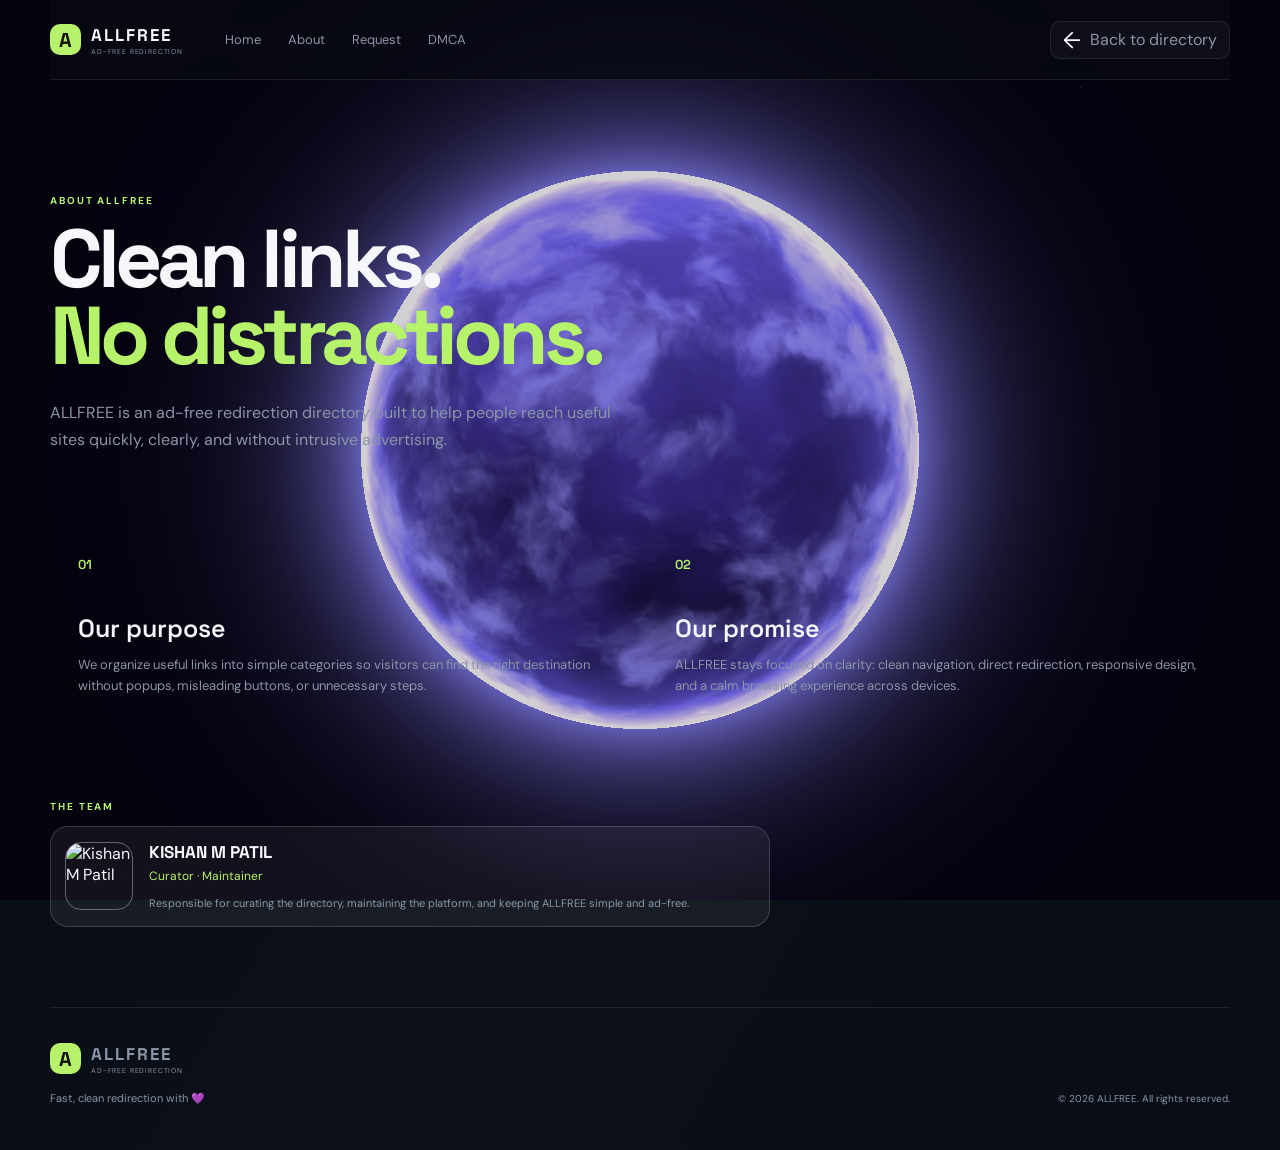
==== about.html @ c24c3cc1 "Add ALLFREE About subsite" ====
<!doctype html>
<html lang="en"><head><meta charset="UTF-8"/><meta name="viewport" content="width=device-width,initial-scale=1.0"/><meta name="description" content="About ALLFREE — ad-free redirection."/><title>About ALLFREE — Ad-Free Redirection</title><link rel="icon" href="favicon.svg" type="image/svg+xml"/><link rel="preconnect" href="https://fonts.googleapis.com"/><link rel="preconnect" href="https://fonts.gstatic.com" crossorigin/><link href="https://fonts.googleapis.com/css2?family=DM+Sans:wght@400;500;600;700&family=Space+Grotesk:wght@500;600;700&display=swap" rel="stylesheet"/><link rel="stylesheet" href="styles.css"/><link rel="stylesheet" href="glass.css"/><link rel="stylesheet" href="responsive.css"/></head>
<body><div class="mobile-energy-orb" aria-hidden="true"><canvas id="energyStars"></canvas><canvas id="energyShader"></canvas></div><header class="site-header shell"><a class="brand" href="index.html"><span class="brand-mark">A</span><span><strong>ALLFREE</strong><small>AD-FREE REDIRECTION</small></span></a><nav class="main-nav" aria-label="Main navigation"><a href="index.html">Home</a><a href="about.html" aria-current="page">About</a><a href="index.html#request">Request</a><a href="index.html#dmca">DMCA</a></nav><div class="header-actions"><a class="search-trigger" href="index.html"><span>←</span><span class="search-label">Back to directory</span></a><button class="menu-toggle" id="menuToggle" aria-label="Open menu">☰</button></div></header>
<main class="shell about-page"><section class="about-hero"><p class="eyebrow">ABOUT ALLFREE</p><h1>Clean links.<br/><em>No distractions.</em></h1><p>ALLFREE is an ad-free redirection directory built to help people reach useful sites quickly, clearly, and without intrusive advertising.</p></section><section class="about-grid"><article class="glass-card about-detail"><span class="about-number">01</span><h2>Our purpose</h2><p>We organize useful links into simple categories so visitors can find the right destination without popups, misleading buttons, or unnecessary steps.</p></article><article class="glass-card about-detail"><span class="about-number">02</span><h2>Our promise</h2><p>ALLFREE stays focused on clarity: clean navigation, direct redirection, responsive design, and a calm browsing experience across devices.</p></article></section><section class="team-section"><p class="eyebrow">THE TEAM</p><div class="team-member glass-card"><img src="https://aleropath.pages.dev/assets/kishan_patil_1783207176484-Dzjgoo0y.jpg" alt="Kishan M Patil"/><div><h3>KISHAN M PATIL</h3><p>Curator · Maintainer</p><span>Responsible for curating the directory, maintaining the platform, and keeping ALLFREE simple and ad-free.</span></div></div></section></main><footer class="shell footer"><div><a class="brand" href="index.html"><span class="brand-mark">A</span><span><strong>ALLFREE</strong><small>AD-FREE REDIRECTION</small></span></a><p>Fast, clean redirection with 💜</p></div><small>© 2026 ALLFREE. All rights reserved.</small></footer><script src="energy-orb.js"></script></body></html>
---- styles.css ----
:root{--bg:#080b12;--panel:#10151f;--panel-2:#151b27;--text:#f5f7fb;--muted:#8b95a8;--line:rgba(255,255,255,.09);--accent:#b6f36b;--accent-2:#9de95c;--shadow:0 20px 50px rgba(0,0,0,.25)}*{box-sizing:border-box}html{scroll-behavior:smooth}body{margin:0;background:var(--bg);color:var(--text);font-family:'DM Sans',sans-serif;min-width:320px;background-image:radial-gradient(circle at 50% 10%,rgba(71,101,143,.14),transparent 30%),linear-gradient(120deg,#080b12,#0b1019 52%,#090d15)}body.light{--bg:#f3f5ef;--panel:#fff;--panel-2:#edf1e8;--text:#11161d;--muted:#68717c;--line:rgba(10,18,25,.1);background:var(--bg)}a{color:inherit;text-decoration:none}.shell{width:min(1180px,calc(100% - 48px));margin:auto}.site-header{height:80px;display:flex;align-items:center;gap:42px;border-bottom:1px solid var(--line)}.brand{display:flex;align-items:center;gap:10px;white-space:nowrap}.brand-mark{width:31px;height:31px;display:grid;place-items:center;background:var(--accent);color:#111;border-radius:10px;font:700 20px 'Space Grotesk'}.brand strong{display:block;font:700 17px 'Space Grotesk';letter-spacing:.12em}.brand small{display:block;color:var(--muted);font-size:7px;letter-spacing:.12em;margin-top:1px}.main-nav{display:flex;gap:27px;color:var(--muted);font-size:13px}.main-nav a:hover,.footer-links a:hover{color:var(--accent)}.header-actions{margin-left:auto;display:flex;align-items:center;gap:10px}.search-trigger,.region,.theme-toggle,.menu-toggle,.mobile-filter button{border:1px solid var(--line);background:rgba(255,255,255,.035);color:var(--text);border-radius:10px;height:38px;padding:0 12px;cursor:pointer}.search-trigger{display:flex;align-items:center;gap:9px;color:var(--muted)}.search-trigger span:first-child{font-size:23px;color:var(--text)}kbd{font-size:10px;background:var(--line);padding:3px 6px;border-radius:4px}.region{font-size:12px}.theme-toggle{font-size:19px}.menu-toggle{display:none;font-size:18px}.hero{text-align:center;padding:82px 0 72px;position:relative}.hero-art{height:80px;position:relative;width:120px;margin:0 auto 21px}.planet{position:absolute;inset:14px 33px;width:54px;height:54px;border-radius:50%;display:grid;place-items:center;font:700 28px 'Space Grotesk';color:#17220c;background:linear-gradient(135deg,#d9ff9d,#86d247);box-shadow:0 0 50px rgba(182,243,107,.25)}.orbit{position:absolute;border:1px solid rgba(182,243,107,.4);width:106px;height:36px;border-radius:50%;top:25px;left:7px;transform:rotate(-24deg)}.orbit-b{transform:rotate(55deg);border-color:rgba(255,255,255,.22)}.eyebrow{color:var(--accent);font-size:10px;letter-spacing:.19em;font-weight:700;margin:0 0 13px}.hero h1{font:700 clamp(45px,7vw,80px)/.94 'Space Grotesk';letter-spacing:-.06em;margin:0}.hero h1 em{color:var(--accent);font-style:normal}.hero-copy{color:var(--muted);font-size:14px;margin:23px auto 31px}.hero-copy span{color:var(--text)}.stats{display:flex;justify-content:center;gap:47px}.stats div{display:flex;align-items:baseline;gap:7px}.stats strong{font:600 21px 'Space Grotesk'}.stats span{color:var(--muted);font-size:9px;letter-spacing:.13em}.directory-layout{display:grid;grid-template-columns:205px 1fr;gap:48px;padding-bottom:90px}.sidebar{border-right:1px solid var(--line);padding-right:25px}.side-label{color:var(--muted);font-size:10px;letter-spacing:.17em;margin:2px 0 14px}.category{display:flex;justify-content:space-between;color:var(--muted);font-size:13px;padding:10px 11px;border-radius:8px;margin:2px 0}.category b{font-size:11px;font-weight:400}.category:hover,.category.active{background:var(--panel-2);color:var(--text)}.category.active{color:var(--accent)}.join{margin-top:40px}.social{display:block;color:var(--muted);font-size:12px;padding:8px 0}.social:hover{color:var(--accent)}.section{margin-bottom:45px;scroll-margin-top:90px}.section-head{display:flex;justify-content:space-between;align-items:end;margin-bottom:18px}.section h2{font:600 24px 'Space Grotesk';margin:0}.section h2 span{color:var(--muted);font:400 12px 'DM Sans';margin-left:7px}.section-desc{color:var(--muted);font-size:12px;margin:5px 0 0}.section-head:after{content:'VIEW ALL  →';color:var(--muted);font-size:9px;letter-spacing:.14em}.cards{display:grid;grid-template-columns:repeat(3,1fr);gap:10px}.card{position:relative;background:linear-gradient(135deg,var(--panel),rgba(16,21,31,.72));border:1px solid var(--line);border-radius:11px;padding:15px 14px;min-height:77px;transition:.2s;box-shadow:var(--shadow)}.card:hover{transform:translateY(-3px);border-color:rgba(182,243,107,.4)}.card-name{display:block;font-weight:600;font-size:14px;margin-bottom:7px}.card-url{color:var(--muted);font-size:11px;white-space:nowrap;overflow:hidden;text-overflow:ellipsis;display:block;padding-right:10px}.badge{position:absolute;right:10px;top:10px;font-size:8px;color:var(--accent);letter-spacing:.05em}.mobile-filter{display:none}.footer{border-top:1px solid var(--line);padding:35px 0 45px;display:flex;align-items:end;justify-content:space-between;color:var(--muted);font-size:11px}.footer p{margin:16px 0 0}.footer-links{display:flex;gap:20px}.footer>small{font-size:10px}.search-modal{position:fixed;inset:0;background:rgba(3,6,10,.75);backdrop-filter:blur(10px);display:none;place-items:start center;padding-top:15vh;z-index:10}.search-modal.open{display:grid}.search-box{width:min(560px,calc(100% - 32px));background:var(--panel);border:1px solid var(--line);border-radius:16px;padding:28px;position:relative;box-shadow:0 30px 90px #000}.search-box label{display:block;font:600 18px 'Space Grotesk';margin-bottom:14px}.search-box input{width:100%;background:var(--panel-2);border:1px solid var(--line);border-radius:8px;padding:14px;color:var(--text);font:inherit;outline:none}.close{position:absolute;right:15px;top:12px;background:none;border:0;color:var(--muted);font-size:25px;cursor:pointer}.result{padding:12px 3px;border-bottom:1px solid var(--line);font-size:13px}.result small{display:block;color:var(--muted);font-size:10px;margin-top:4px}
@media(max-width:850px){.site-header{gap:14px}.main-nav{display:none}.menu-toggle{display:block}.region span{display:none}.directory-layout{grid-template-columns:1fr;gap:18px}.sidebar{display:none}.sidebar.open{display:block;border:0;padding:15px;background:var(--panel);border-radius:12px}.mobile-filter{display:flex;gap:8px;margin-bottom:22px}.mobile-filter button{height:40px}.content{min-width:0}.cards{grid-template-columns:repeat(2,1fr)}}@media(max-width:560px){.shell{width:min(100% - 28px,1180px)}.site-header{height:68px}.brand small{font-size:6px}.search-label,kbd{display:none}.search-trigger{padding:0 10px}.hero{padding:61px 0 54px}.hero h1{font-size:50px}.hero-copy{font-size:13px;line-height:1.5;padding:0 16px}.stats{gap:20px}.stats div{display:block}.stats strong{display:block;font-size:19px}.stats span{font-size:8px}.section{margin-bottom:36px}.section h2{font-size:20px}.section-head:after{font-size:8px}.cards{grid-template-columns:1fr 1fr;gap:8px}.card{min-height:74px;padding:13px 11px}.card-name{font-size:13px}.card-url{font-size:10px}.footer{display:block}.footer-links{margin:25px 0}.footer>small{display:block}.region{display:none}}
.desktop-override-grid{display:none}.mobile-energy-orb{display:block;position:fixed;inset:0;z-index:-1;background:#05030e;overflow:hidden;pointer-events:none}.mobile-energy-orb canvas{position:absolute;inset:0;width:100%;height:100%;display:block}.mobile-energy-orb #energyShader{opacity:.82;filter:brightness(1.05)}
@media(max-width:560px){.mobile-energy-orb{display:block;position:fixed;inset:0;z-index:-1;background:#05030e;overflow:hidden;pointer-events:none}.mobile-energy-orb canvas{position:absolute;inset:0;width:100%;height:100%;display:block}.mobile-energy-orb #energyShader{opacity:.82;filter:brightness(1.05)}body{background:transparent}.site-header,.hero,.directory-layout,.footer{position:relative}.card{background:rgba(255,255,255,.05);backdrop-filter:blur(10px);-webkit-backdrop-filter:blur(10px);border-radius:20px;border:1px solid rgba(255,255,255,.3);box-shadow:0 8px 32px rgba(0,0,0,.1),inset 0 1px 0 rgba(255,255,255,.5),inset 0 -1px 0 rgba(255,255,255,.1);overflow:hidden}.card::before{content:'';position:absolute;top:0;left:0;right:0;height:1px;background:linear-gradient(90deg,transparent,rgba(255,255,255,.8),transparent)}.card::after{content:'';position:absolute;top:0;left:0;width:1px;height:100%;background:linear-gradient(180deg,rgba(255,255,255,.8),transparent,rgba(255,255,255,.3))}}
@media(max-width:560px){.card{background:linear-gradient(135deg,var(--panel),rgba(16,21,31,.72));backdrop-filter:none;-webkit-backdrop-filter:none;border-radius:11px;border:1px solid var(--line);box-shadow:var(--shadow)}.card::before,.card::after{content:none}}
---- glass.css ----
/* Liquid-glass treatment for every directory link card. */
.card{background:rgba(255,255,255,.05);backdrop-filter:blur(10px);-webkit-backdrop-filter:blur(10px);border-radius:20px;border:1px solid rgba(255,255,255,.3);box-shadow:0 8px 32px rgba(0,0,0,.1),inset 0 1px 0 rgba(255,255,255,.5),inset 0 -1px 0 rgba(255,255,255,.1),inset 0 0 0 rgba(255,255,255,0);position:relative;overflow:hidden}
.card::before{content:'';position:absolute;top:0;left:0;right:0;height:1px;background:linear-gradient(90deg,transparent,rgba(255,255,255,.8),transparent)}
.card::after{content:'';position:absolute;top:0;left:0;width:1px;height:100%;background:linear-gradient(180deg,rgba(255,255,255,.8),transparent,rgba(255,255,255,.3))}
.site-icon{display:none;width:22px;height:22px;object-fit:contain;border-radius:6px;background:rgba(255,255,255,.12);padding:3px;flex:none}.site-icon.loaded{display:block}.card-copy{min-width:0}.card:has(.site-icon.loaded){flex-direction:row;align-items:center;gap:10px}.card:has(.site-icon.loaded) .card-url{padding-right:22px}
@media(max-width:560px){.site-icon{width:30px;height:30px;border-radius:8px;padding:5px}.card:has(.site-icon.loaded){gap:12px}}
---- responsive.css ----
/* Responsive/app-like polish. */
.site-header{position:sticky;top:0;z-index:6;background:rgba(8,11,18,.72);backdrop-filter:blur(18px);-webkit-backdrop-filter:blur(18px)}
.hero,.directory-layout,.footer{isolation:isolate}
.card{min-height:86px;display:flex;flex-direction:column;justify-content:center}
.about-page{padding:84px 0 70px}.about-hero{max-width:720px;padding:30px 0 55px}.about-hero h1{font:700 clamp(48px,7vw,82px)/.94 'Space Grotesk';letter-spacing:-.06em;margin:0}.about-hero h1 em{color:var(--accent);font-style:normal}.about-hero>p:last-child{max-width:570px;color:var(--muted);font-size:16px;line-height:1.7;margin-top:25px}.about-grid{display:grid;grid-template-columns:repeat(2,1fr);gap:14px}.glass-card{position:relative;overflow:hidden}.about-detail{padding:28px;min-height:210px}.about-number{color:var(--accent);font:600 13px 'Space Grotesk'}.about-detail h2{font:600 25px 'Space Grotesk';margin:38px 0 10px}.about-detail p{color:var(--muted);line-height:1.65;font-size:13px;margin:0}.team-section{padding:65px 0 10px;max-width:720px}.team-member{display:flex;align-items:center;gap:18px;padding:18px}.team-member img{width:88px;height:88px;border-radius:20px;object-fit:cover;border:1px solid rgba(255,255,255,.35)}.team-member h3{font:700 19px 'Space Grotesk';margin:0 0 5px}.team-member p{color:var(--accent);font-size:12px;margin:0 0 8px}.team-member span{color:var(--muted);font-size:12px;line-height:1.5}
.about-modal{position:fixed;inset:0;z-index:20;display:none;place-items:center;padding:20px;background:rgba(1,5,10,.78);backdrop-filter:blur(18px);-webkit-backdrop-filter:blur(18px)}.about-modal.open{display:grid}.about-card{width:min(560px,100%);position:relative;padding:38px;border:1px solid rgba(255,255,255,.24);border-radius:28px;background:rgba(14,22,31,.78);box-shadow:0 30px 100px rgba(0,0,0,.5)}.about-card h2{font:700 clamp(32px,5vw,54px)/.98 'Space Grotesk';letter-spacing:-.05em;margin:0}.about-card h2 em{color:var(--accent);font-style:normal}.about-intro{max-width:420px;color:var(--muted);line-height:1.6;font-size:14px;margin:20px 0 28px}.team-label{color:var(--muted);font-size:10px;letter-spacing:.18em;margin-bottom:12px}.team-member{display:flex;align-items:center;gap:16px;padding:14px;border:1px solid rgba(255,255,255,.16);border-radius:18px;background:rgba(255,255,255,.06)}.team-member img{width:68px;height:68px;border-radius:16px;object-fit:cover;border:1px solid rgba(255,255,255,.35)}.team-member h3{font:700 17px 'Space Grotesk';margin:0 0 5px}.team-member p{color:var(--accent);font-size:12px;margin:0 0 7px}.team-member span{color:var(--muted);font-size:11px}.about-card .close{right:18px;top:14px}
@media(max-width:850px){.shell{width:min(100% - 32px,720px)}.site-header{height:72px}.hero{padding:56px 0 48px}.directory-layout{padding-bottom:56px}.section{scroll-margin-top:88px}.category{min-height:44px;align-items:center}.social{min-height:42px;display:flex;align-items:center}.mobile-filter{position:sticky;top:72px;z-index:4;padding:8px 0;background:rgba(8,11,18,.55);backdrop-filter:blur(14px);-webkit-backdrop-filter:blur(14px)}.mobile-filter button{flex:1;font-weight:600}.cards{grid-template-columns:repeat(2,minmax(0,1fr))}}
@media(max-width:560px){.shell{width:calc(100% - 24px)}.site-header{height:64px}.hero{padding:46px 0 42px}.hero-art{transform:scale(.86);margin-bottom:12px}.hero h1{font-size:clamp(43px,14vw,58px)}.hero-copy{max-width:330px}.stats{gap:16px}.stats strong{font-size:18px}.directory-layout{padding-bottom:42px}.section-head{margin-bottom:14px}.section-head:after{display:none}.section h2{font-size:21px}.section-desc{font-size:11px}.cards{grid-template-columns:1fr;gap:10px}.card{min-height:74px;padding:15px 14px;border-radius:18px}.card-name{font-size:14px}.card-url{font-size:11px}.footer{padding:28px 0 36px}.footer-links{gap:16px;flex-wrap:wrap}.main-nav.mobile-open{top:64px}.search-modal{padding-top:10vh}.search-box{padding:24px 18px;border-radius:20px}}
@media(max-width:560px){.about-page{padding:52px 0 40px}.about-hero{padding:15px 0 38px}.about-hero h1{font-size:50px}.about-hero>p:last-child{font-size:14px}.about-grid{grid-template-columns:1fr}.about-detail{min-height:0;padding:23px}.about-detail h2{margin-top:28px}.team-section{padding-top:44px}.team-member{align-items:flex-start}.team-member img{width:70px;height:70px;border-radius:16px}}
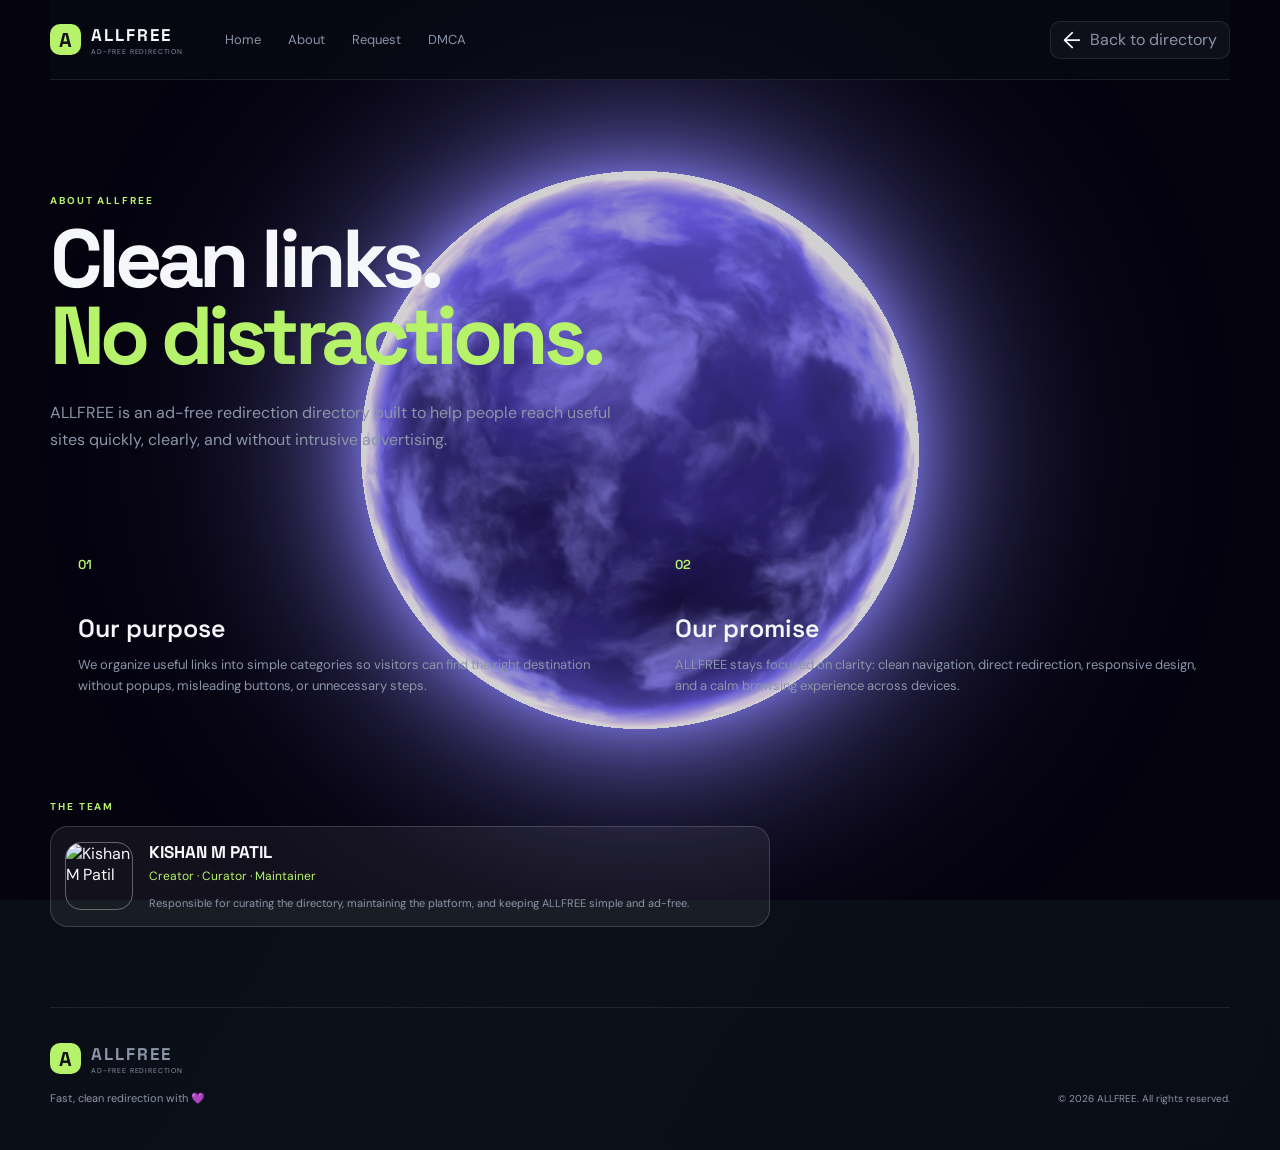
==== commit fd264ab0: "Correct creator role wording" ====
--- a/about.html
+++ b/about.html
@@ -1,4 +1,5 @@
 <!doctype html>
 <html lang="en"><head><meta charset="UTF-8"/><meta name="viewport" content="width=device-width,initial-scale=1.0"/><meta name="description" content="About ALLFREE — ad-free redirection."/><title>About ALLFREE — Ad-Free Redirection</title><link rel="icon" href="favicon.svg" type="image/svg+xml"/><link rel="preconnect" href="https://fonts.googleapis.com"/><link rel="preconnect" href="https://fonts.gstatic.com" crossorigin/><link href="https://fonts.googleapis.com/css2?family=DM+Sans:wght@400;500;600;700&family=Space+Grotesk:wght@500;600;700&display=swap" rel="stylesheet"/><link rel="stylesheet" href="styles.css"/><link rel="stylesheet" href="glass.css"/><link rel="stylesheet" href="responsive.css"/></head>
 <body><div class="mobile-energy-orb" aria-hidden="true"><canvas id="energyStars"></canvas><canvas id="energyShader"></canvas></div><header class="site-header shell"><a class="brand" href="index.html"><span class="brand-mark">A</span><span><strong>ALLFREE</strong><small>AD-FREE REDIRECTION</small></span></a><nav class="main-nav" aria-label="Main navigation"><a href="index.html">Home</a><a href="about.html" aria-current="page">About</a><a href="index.html#request">Request</a><a href="index.html#dmca">DMCA</a></nav><div class="header-actions"><a class="search-trigger" href="index.html"><span>←</span><span class="search-label">Back to directory</span></a><button class="menu-toggle" id="menuToggle" aria-label="Open menu">☰</button></div></header>
-<main class="shell about-page"><section class="about-hero"><p class="eyebrow">ABOUT ALLFREE</p><h1>Clean links.<br/><em>No distractions.</em></h1><p>ALLFREE is an ad-free redirection directory built to help people reach useful sites quickly, clearly, and without intrusive advertising.</p></section><section class="about-grid"><article class="glass-card about-detail"><span class="about-number">01</span><h2>Our purpose</h2><p>We organize useful links into simple categories so visitors can find the right destination without popups, misleading buttons, or unnecessary steps.</p></article><article class="glass-card about-detail"><span class="about-number">02</span><h2>Our promise</h2><p>ALLFREE stays focused on clarity: clean navigation, direct redirection, responsive design, and a calm browsing experience across devices.</p></article></section><section class="team-section"><p class="eyebrow">THE TEAM</p><div class="team-member glass-card"><img src="https://aleropath.pages.dev/assets/kishan_patil_1783207176484-Dzjgoo0y.jpg" alt="Kishan M Patil"/><div><h3>KISHAN M PATIL</h3><p>Curator · Maintainer</p><span>Responsible for curating the directory, maintaining the platform, and keeping ALLFREE simple and ad-free.</span></div></div></section></main><footer class="shell footer"><div><a class="brand" href="index.html"><span class="brand-mark">A</span><span><strong>ALLFREE</strong><small>AD-FREE REDIRECTION</small></span></a><p>Fast, clean redirection with 💜</p></div><small>© 2026 ALLFREE. All rights reserved.</small></footer><script src="energy-orb.js"></script></body></html>
+<main class="shell about-page"><section class="about-hero"><p class="eyebrow">ABOUT ALLFREE</p><h1>Clean links.<br/><em>No distractions.</em></h1><p>ALLFREE is an ad-free redirection directory built to help people reach useful sites quickly, clearly, and without intrusive advertising.</p></section><section class="about-grid"><article class="glass-card about-detail"><span class="about-number">01</span><h2>Our purpose</h2><p>We organize useful links into simple categories so visitors can find the right destination without popups, misleading buttons, or unnecessary steps.</p></article><article class="glass-card about-detail"><span class="about-number">02</span><h2>Our promise</h2><p>ALLFREE stays focused on clarity: clean navigation, direct redirection, responsive design, and a calm browsing experience across devices.</p></article></section><section class="team-section"><p class="eyebrow">THE TEAM</p><div class="team-member glass-card"><img src="https://aleropath.pages.dev/assets/kishan_patil_1783207176484-Dzjgoo0y.jpg" alt="Kishan M Patil"/><div><h3>KISHAN M PATIL</h3><p>Creator · Curator · Maintainer</p><span>Responsible for curating the directory, maintaining the platform, and keeping ALLFREE simple and ad-free.</span></div></div></section></main><footer class="shell footer"><div><a class="brand" href="index.html"><span class="brand-mark">A</span><span><strong>ALLFREE</strong><small>AD-FREE REDIRECTION</small></span></a><p>Fast, clean redirection with 💜</p></div><small>© 2026 ALLFREE. All rights reserved.</small></footer><script src="energy-orb.js"></script></body></html>
+
--- a/responsive.css
+++ b/responsive.css
@@ -1,9 +1,11 @@
 /* Responsive/app-like polish. */
+html,body{overflow-x:hidden}.card-copy,.section-head,.hero-copy{min-width:0;overflow-wrap:anywhere}.card-url{max-width:100%}
 .site-header{position:sticky;top:0;z-index:6;background:rgba(8,11,18,.72);backdrop-filter:blur(18px);-webkit-backdrop-filter:blur(18px)}
 .hero,.directory-layout,.footer{isolation:isolate}
 .card{min-height:86px;display:flex;flex-direction:column;justify-content:center}
 .about-page{padding:84px 0 70px}.about-hero{max-width:720px;padding:30px 0 55px}.about-hero h1{font:700 clamp(48px,7vw,82px)/.94 'Space Grotesk';letter-spacing:-.06em;margin:0}.about-hero h1 em{color:var(--accent);font-style:normal}.about-hero>p:last-child{max-width:570px;color:var(--muted);font-size:16px;line-height:1.7;margin-top:25px}.about-grid{display:grid;grid-template-columns:repeat(2,1fr);gap:14px}.glass-card{position:relative;overflow:hidden}.about-detail{padding:28px;min-height:210px}.about-number{color:var(--accent);font:600 13px 'Space Grotesk'}.about-detail h2{font:600 25px 'Space Grotesk';margin:38px 0 10px}.about-detail p{color:var(--muted);line-height:1.65;font-size:13px;margin:0}.team-section{padding:65px 0 10px;max-width:720px}.team-member{display:flex;align-items:center;gap:18px;padding:18px}.team-member img{width:88px;height:88px;border-radius:20px;object-fit:cover;border:1px solid rgba(255,255,255,.35)}.team-member h3{font:700 19px 'Space Grotesk';margin:0 0 5px}.team-member p{color:var(--accent);font-size:12px;margin:0 0 8px}.team-member span{color:var(--muted);font-size:12px;line-height:1.5}
 .about-modal{position:fixed;inset:0;z-index:20;display:none;place-items:center;padding:20px;background:rgba(1,5,10,.78);backdrop-filter:blur(18px);-webkit-backdrop-filter:blur(18px)}.about-modal.open{display:grid}.about-card{width:min(560px,100%);position:relative;padding:38px;border:1px solid rgba(255,255,255,.24);border-radius:28px;background:rgba(14,22,31,.78);box-shadow:0 30px 100px rgba(0,0,0,.5)}.about-card h2{font:700 clamp(32px,5vw,54px)/.98 'Space Grotesk';letter-spacing:-.05em;margin:0}.about-card h2 em{color:var(--accent);font-style:normal}.about-intro{max-width:420px;color:var(--muted);line-height:1.6;font-size:14px;margin:20px 0 28px}.team-label{color:var(--muted);font-size:10px;letter-spacing:.18em;margin-bottom:12px}.team-member{display:flex;align-items:center;gap:16px;padding:14px;border:1px solid rgba(255,255,255,.16);border-radius:18px;background:rgba(255,255,255,.06)}.team-member img{width:68px;height:68px;border-radius:16px;object-fit:cover;border:1px solid rgba(255,255,255,.35)}.team-member h3{font:700 17px 'Space Grotesk';margin:0 0 5px}.team-member p{color:var(--accent);font-size:12px;margin:0 0 7px}.team-member span{color:var(--muted);font-size:11px}.about-card .close{right:18px;top:14px}
 @media(max-width:850px){.shell{width:min(100% - 32px,720px)}.site-header{height:72px}.hero{padding:56px 0 48px}.directory-layout{padding-bottom:56px}.section{scroll-margin-top:88px}.category{min-height:44px;align-items:center}.social{min-height:42px;display:flex;align-items:center}.mobile-filter{position:sticky;top:72px;z-index:4;padding:8px 0;background:rgba(8,11,18,.55);backdrop-filter:blur(14px);-webkit-backdrop-filter:blur(14px)}.mobile-filter button{flex:1;font-weight:600}.cards{grid-template-columns:repeat(2,minmax(0,1fr))}}
-@media(max-width:560px){.shell{width:calc(100% - 24px)}.site-header{height:64px}.hero{padding:46px 0 42px}.hero-art{transform:scale(.86);margin-bottom:12px}.hero h1{font-size:clamp(43px,14vw,58px)}.hero-copy{max-width:330px}.stats{gap:16px}.stats strong{font-size:18px}.directory-layout{padding-bottom:42px}.section-head{margin-bottom:14px}.section-head:after{display:none}.section h2{font-size:21px}.section-desc{font-size:11px}.cards{grid-template-columns:1fr;gap:10px}.card{min-height:74px;padding:15px 14px;border-radius:18px}.card-name{font-size:14px}.card-url{font-size:11px}.footer{padding:28px 0 36px}.footer-links{gap:16px;flex-wrap:wrap}.main-nav.mobile-open{top:64px}.search-modal{padding-top:10vh}.search-box{padding:24px 18px;border-radius:20px}}
+@media(max-width:560px){.shell{width:calc(100% - 24px)}.site-header{height:64px;gap:8px}.brand{gap:8px}.brand strong{font-size:15px}.header-actions{gap:6px}.search-trigger,.menu-toggle{height:40px;padding:0 10px}.hero{padding:46px 0 42px}.hero-art{transform:scale(.86);margin-bottom:12px}.hero h1{font-size:clamp(43px,14vw,58px)}.hero-copy{max-width:330px}.stats{gap:16px}.stats strong{font-size:18px}.directory-layout{padding-bottom:42px}.section-head{margin-bottom:14px}.section-head:after{display:none}.section h2{font-size:21px}.section-desc{font-size:11px}.cards{grid-template-columns:1fr;gap:10px}.card{min-height:74px;padding:15px 14px;border-radius:18px}.card-name{font-size:14px;white-space:normal}.card-url{font-size:11px}.footer{padding:28px 0 36px}.footer-links{gap:16px;flex-wrap:wrap}.main-nav.mobile-open{top:64px;left:12px;right:12px}.main-nav.mobile-open a{min-height:46px;display:flex;align-items:center}.search-modal{padding-top:10vh}.search-box{padding:24px 18px;border-radius:20px}.about-page{padding-top:42px}.about-hero h1{font-size:clamp(42px,13vw,54px)}.about-hero>p:last-child{font-size:13px;line-height:1.6}.about-grid{gap:10px}.team-member{gap:12px;padding:14px}.team-member img{width:64px;height:64px}.team-member h3{font-size:15px}.team-member span{font-size:11px}}
 @media(max-width:560px){.about-page{padding:52px 0 40px}.about-hero{padding:15px 0 38px}.about-hero h1{font-size:50px}.about-hero>p:last-child{font-size:14px}.about-grid{grid-template-columns:1fr}.about-detail{min-height:0;padding:23px}.about-detail h2{margin-top:28px}.team-section{padding-top:44px}.team-member{align-items:flex-start}.team-member img{width:70px;height:70px;border-radius:16px}}
+
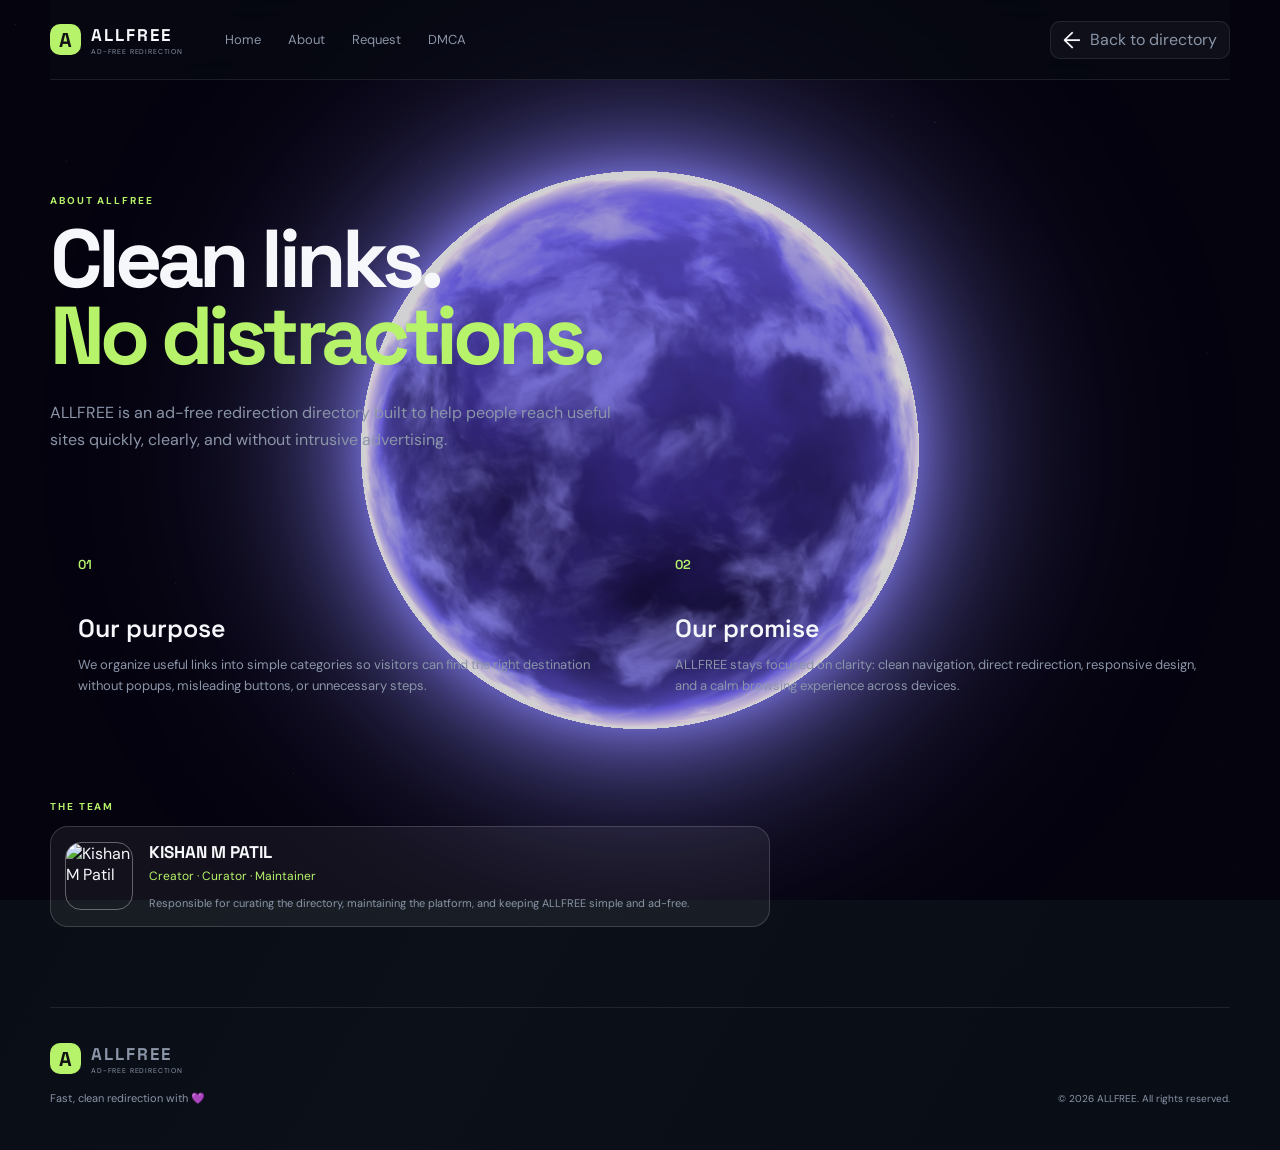
==== commit 0b9af249: "Link About page to Request subpage" ====
--- a/about.html
+++ b/about.html
@@ -1,5 +1,5 @@
 <!doctype html>
 <html lang="en"><head><meta charset="UTF-8"/><meta name="viewport" content="width=device-width,initial-scale=1.0"/><meta name="description" content="About ALLFREE — ad-free redirection."/><title>About ALLFREE — Ad-Free Redirection</title><link rel="icon" href="favicon.svg" type="image/svg+xml"/><link rel="preconnect" href="https://fonts.googleapis.com"/><link rel="preconnect" href="https://fonts.gstatic.com" crossorigin/><link href="https://fonts.googleapis.com/css2?family=DM+Sans:wght@400;500;600;700&family=Space+Grotesk:wght@500;600;700&display=swap" rel="stylesheet"/><link rel="stylesheet" href="styles.css"/><link rel="stylesheet" href="glass.css"/><link rel="stylesheet" href="responsive.css"/></head>
-<body><div class="mobile-energy-orb" aria-hidden="true"><canvas id="energyStars"></canvas><canvas id="energyShader"></canvas></div><header class="site-header shell"><a class="brand" href="index.html"><span class="brand-mark">A</span><span><strong>ALLFREE</strong><small>AD-FREE REDIRECTION</small></span></a><nav class="main-nav" aria-label="Main navigation"><a href="index.html">Home</a><a href="about.html" aria-current="page">About</a><a href="index.html#request">Request</a><a href="index.html#dmca">DMCA</a></nav><div class="header-actions"><a class="search-trigger" href="index.html"><span>←</span><span class="search-label">Back to directory</span></a><button class="menu-toggle" id="menuToggle" aria-label="Open menu">☰</button></div></header>
+<body><div class="mobile-energy-orb" aria-hidden="true"><canvas id="energyStars"></canvas><canvas id="energyShader"></canvas></div><header class="site-header shell"><a class="brand" href="index.html"><span class="brand-mark">A</span><span><strong>ALLFREE</strong><small>AD-FREE REDIRECTION</small></span></a><nav class="main-nav" aria-label="Main navigation"><a href="index.html">Home</a><a href="about.html" aria-current="page">About</a><a href="request.html">Request</a><a href="index.html#dmca">DMCA</a></nav><div class="header-actions"><a class="search-trigger" href="index.html"><span>←</span><span class="search-label">Back to directory</span></a><button class="menu-toggle" id="menuToggle" aria-label="Open menu">☰</button></div></header>
 <main class="shell about-page"><section class="about-hero"><p class="eyebrow">ABOUT ALLFREE</p><h1>Clean links.<br/><em>No distractions.</em></h1><p>ALLFREE is an ad-free redirection directory built to help people reach useful sites quickly, clearly, and without intrusive advertising.</p></section><section class="about-grid"><article class="glass-card about-detail"><span class="about-number">01</span><h2>Our purpose</h2><p>We organize useful links into simple categories so visitors can find the right destination without popups, misleading buttons, or unnecessary steps.</p></article><article class="glass-card about-detail"><span class="about-number">02</span><h2>Our promise</h2><p>ALLFREE stays focused on clarity: clean navigation, direct redirection, responsive design, and a calm browsing experience across devices.</p></article></section><section class="team-section"><p class="eyebrow">THE TEAM</p><div class="team-member glass-card"><img src="https://aleropath.pages.dev/assets/kishan_patil_1783207176484-Dzjgoo0y.jpg" alt="Kishan M Patil"/><div><h3>KISHAN M PATIL</h3><p>Creator · Curator · Maintainer</p><span>Responsible for curating the directory, maintaining the platform, and keeping ALLFREE simple and ad-free.</span></div></div></section></main><footer class="shell footer"><div><a class="brand" href="index.html"><span class="brand-mark">A</span><span><strong>ALLFREE</strong><small>AD-FREE REDIRECTION</small></span></a><p>Fast, clean redirection with 💜</p></div><small>© 2026 ALLFREE. All rights reserved.</small></footer><script src="energy-orb.js"></script></body></html>
 
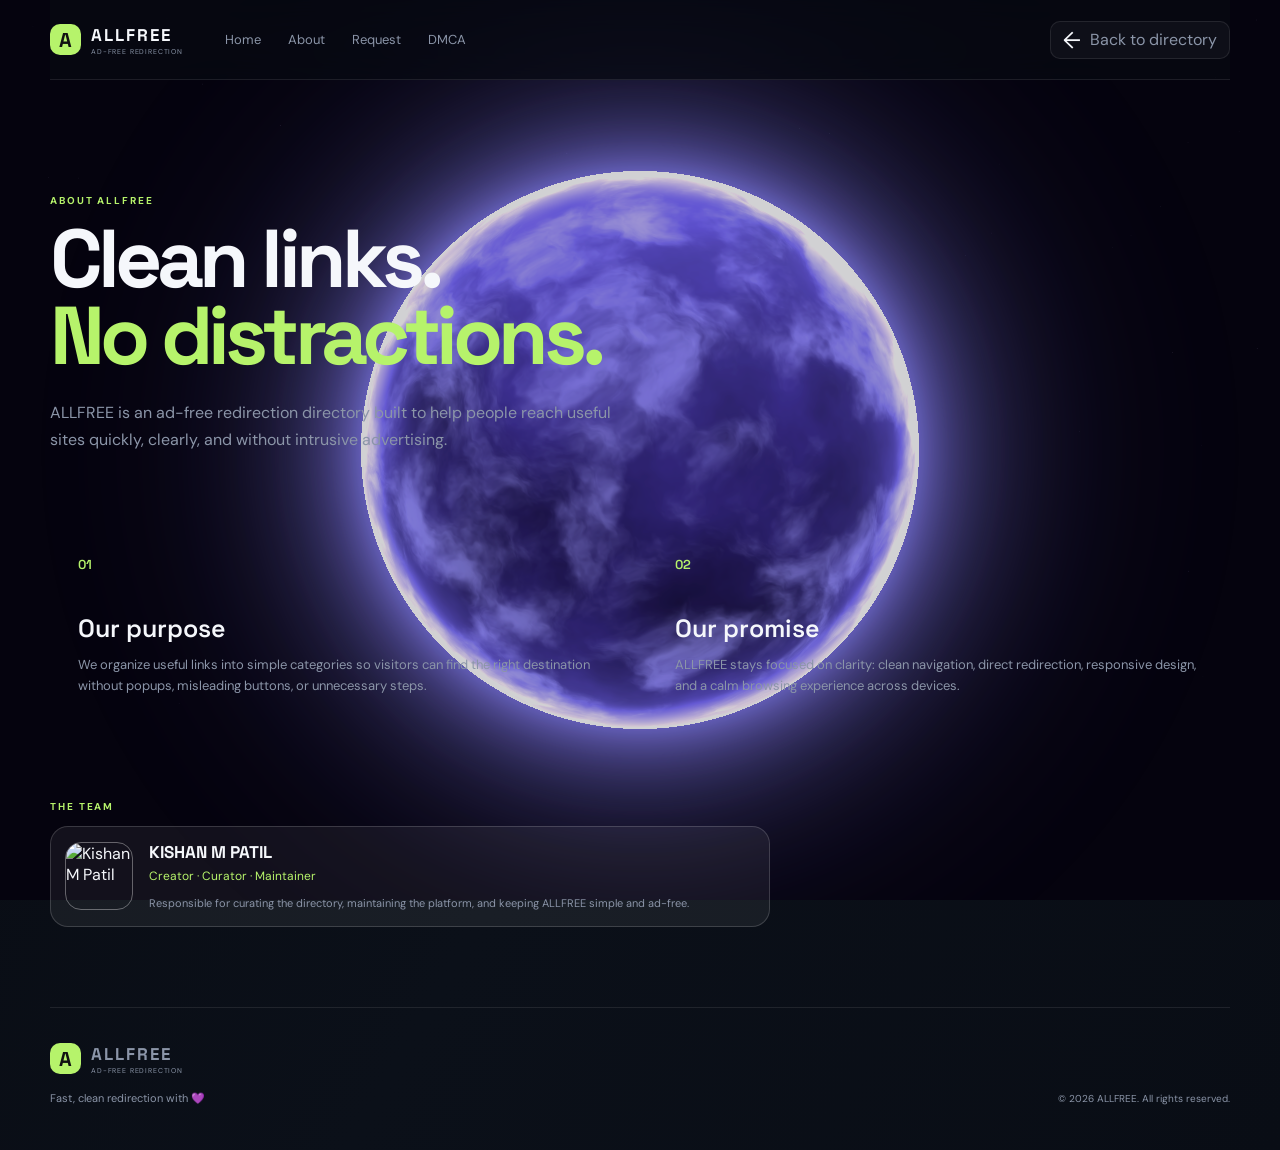
==== commit 147b326d: "Enable mobile menu on subpage" ====
--- a/about.html
+++ b/about.html
@@ -1,5 +1,5 @@
 <!doctype html>
 <html lang="en"><head><meta charset="UTF-8"/><meta name="viewport" content="width=device-width,initial-scale=1.0"/><meta name="description" content="About ALLFREE — ad-free redirection."/><title>About ALLFREE — Ad-Free Redirection</title><link rel="icon" href="favicon.svg" type="image/svg+xml"/><link rel="preconnect" href="https://fonts.googleapis.com"/><link rel="preconnect" href="https://fonts.gstatic.com" crossorigin/><link href="https://fonts.googleapis.com/css2?family=DM+Sans:wght@400;500;600;700&family=Space+Grotesk:wght@500;600;700&display=swap" rel="stylesheet"/><link rel="stylesheet" href="styles.css"/><link rel="stylesheet" href="glass.css"/><link rel="stylesheet" href="responsive.css"/></head>
 <body><div class="mobile-energy-orb" aria-hidden="true"><canvas id="energyStars"></canvas><canvas id="energyShader"></canvas></div><header class="site-header shell"><a class="brand" href="index.html"><span class="brand-mark">A</span><span><strong>ALLFREE</strong><small>AD-FREE REDIRECTION</small></span></a><nav class="main-nav" aria-label="Main navigation"><a href="index.html">Home</a><a href="about.html" aria-current="page">About</a><a href="request.html">Request</a><a href="index.html#dmca">DMCA</a></nav><div class="header-actions"><a class="search-trigger" href="index.html"><span>←</span><span class="search-label">Back to directory</span></a><button class="menu-toggle" id="menuToggle" aria-label="Open menu">☰</button></div></header>
-<main class="shell about-page"><section class="about-hero"><p class="eyebrow">ABOUT ALLFREE</p><h1>Clean links.<br/><em>No distractions.</em></h1><p>ALLFREE is an ad-free redirection directory built to help people reach useful sites quickly, clearly, and without intrusive advertising.</p></section><section class="about-grid"><article class="glass-card about-detail"><span class="about-number">01</span><h2>Our purpose</h2><p>We organize useful links into simple categories so visitors can find the right destination without popups, misleading buttons, or unnecessary steps.</p></article><article class="glass-card about-detail"><span class="about-number">02</span><h2>Our promise</h2><p>ALLFREE stays focused on clarity: clean navigation, direct redirection, responsive design, and a calm browsing experience across devices.</p></article></section><section class="team-section"><p class="eyebrow">THE TEAM</p><div class="team-member glass-card"><img src="https://aleropath.pages.dev/assets/kishan_patil_1783207176484-Dzjgoo0y.jpg" alt="Kishan M Patil"/><div><h3>KISHAN M PATIL</h3><p>Creator · Curator · Maintainer</p><span>Responsible for curating the directory, maintaining the platform, and keeping ALLFREE simple and ad-free.</span></div></div></section></main><footer class="shell footer"><div><a class="brand" href="index.html"><span class="brand-mark">A</span><span><strong>ALLFREE</strong><small>AD-FREE REDIRECTION</small></span></a><p>Fast, clean redirection with 💜</p></div><small>© 2026 ALLFREE. All rights reserved.</small></footer><script src="energy-orb.js"></script></body></html>
+<main class="shell about-page"><section class="about-hero"><p class="eyebrow">ABOUT ALLFREE</p><h1>Clean links.<br/><em>No distractions.</em></h1><p>ALLFREE is an ad-free redirection directory built to help people reach useful sites quickly, clearly, and without intrusive advertising.</p></section><section class="about-grid"><article class="glass-card about-detail"><span class="about-number">01</span><h2>Our purpose</h2><p>We organize useful links into simple categories so visitors can find the right destination without popups, misleading buttons, or unnecessary steps.</p></article><article class="glass-card about-detail"><span class="about-number">02</span><h2>Our promise</h2><p>ALLFREE stays focused on clarity: clean navigation, direct redirection, responsive design, and a calm browsing experience across devices.</p></article></section><section class="team-section"><p class="eyebrow">THE TEAM</p><div class="team-member glass-card"><img src="https://aleropath.pages.dev/assets/kishan_patil_1783207176484-Dzjgoo0y.jpg" alt="Kishan M Patil"/><div><h3>KISHAN M PATIL</h3><p>Creator · Curator · Maintainer</p><span>Responsible for curating the directory, maintaining the platform, and keeping ALLFREE simple and ad-free.</span></div></div></section></main><footer class="shell footer"><div><a class="brand" href="index.html"><span class="brand-mark">A</span><span><strong>ALLFREE</strong><small>AD-FREE REDIRECTION</small></span></a><p>Fast, clean redirection with 💜</p></div><small>© 2026 ALLFREE. All rights reserved.</small></footer><script src="energy-orb.js"></script><script>document.getElementById('menuToggle')?.addEventListener('click',()=>document.querySelector('.main-nav')?.classList.toggle('mobile-open'));document.querySelectorAll('.main-nav a').forEach(link=>link.addEventListener('click',()=>document.querySelector('.main-nav')?.classList.remove('mobile-open')));</script></body></html>
 
--- a/responsive.css
+++ b/responsive.css
@@ -9,3 +9,9 @@
 @media(max-width:560px){.shell{width:calc(100% - 24px)}.site-header{height:64px;gap:8px}.brand{gap:8px}.brand strong{font-size:15px}.header-actions{gap:6px}.search-trigger,.menu-toggle{height:40px;padding:0 10px}.hero{padding:46px 0 42px}.hero-art{transform:scale(.86);margin-bottom:12px}.hero h1{font-size:clamp(43px,14vw,58px)}.hero-copy{max-width:330px}.stats{gap:16px}.stats strong{font-size:18px}.directory-layout{padding-bottom:42px}.section-head{margin-bottom:14px}.section-head:after{display:none}.section h2{font-size:21px}.section-desc{font-size:11px}.cards{grid-template-columns:1fr;gap:10px}.card{min-height:74px;padding:15px 14px;border-radius:18px}.card-name{font-size:14px;white-space:normal}.card-url{font-size:11px}.footer{padding:28px 0 36px}.footer-links{gap:16px;flex-wrap:wrap}.main-nav.mobile-open{top:64px;left:12px;right:12px}.main-nav.mobile-open a{min-height:46px;display:flex;align-items:center}.search-modal{padding-top:10vh}.search-box{padding:24px 18px;border-radius:20px}.about-page{padding-top:42px}.about-hero h1{font-size:clamp(42px,13vw,54px)}.about-hero>p:last-child{font-size:13px;line-height:1.6}.about-grid{gap:10px}.team-member{gap:12px;padding:14px}.team-member img{width:64px;height:64px}.team-member h3{font-size:15px}.team-member span{font-size:11px}}
 @media(max-width:560px){.about-page{padding:52px 0 40px}.about-hero{padding:15px 0 38px}.about-hero h1{font-size:50px}.about-hero>p:last-child{font-size:14px}.about-grid{grid-template-columns:1fr}.about-detail{min-height:0;padding:23px}.about-detail h2{margin-top:28px}.team-section{padding-top:44px}.team-member{align-items:flex-start}.team-member img{width:70px;height:70px;border-radius:16px}}
 
+
+.request-page{padding:84px 0 90px;display:grid;grid-template-columns:1fr minmax(360px,520px);gap:70px;align-items:start}.request-hero h1{font:700 clamp(48px,7vw,82px)/.94 'Space Grotesk';letter-spacing:-.06em;margin:0}.request-hero h1 em{color:var(--accent);font-style:normal}.request-hero>p:last-child{color:var(--muted);font-size:16px;line-height:1.7;max-width:420px;margin-top:24px}.request-form{padding:26px;display:grid;gap:17px}.request-form label{display:grid;gap:7px;color:var(--muted);font-size:11px;letter-spacing:.04em}.request-form input,.request-form select,.request-form textarea{width:100%;border:1px solid var(--line);border-radius:10px;background:rgba(255,255,255,.06);color:var(--text);font:inherit;font-size:13px;padding:13px;outline:none}.request-form textarea{resize:vertical}.request-form input:focus,.request-form select:focus,.request-form textarea:focus{border-color:var(--accent)}.request-submit{border:0;border-radius:12px;background:var(--accent);color:#111;font-weight:700;padding:14px;cursor:pointer;font-family:inherit}.request-submit span{margin-left:8px}.request-status{color:var(--accent);font-size:12px;margin:0;min-height:18px}@media(max-width:700px){.request-page{display:block;padding:52px 0 46px}.request-hero{padding-bottom:30px}.request-hero h1{font-size:52px}.request-hero>p:last-child{font-size:14px}.request-form{padding:18px}.request-form input,.request-form select,.request-form textarea{font-size:16px}}
+
+.request-form select{color-scheme:dark}.request-form select option{background:#10131d;color:#f4f7ff}
+
+@media(max-width:560px){html,body{overscroll-behavior-y:none}.site-header{box-shadow:none}.main-nav.mobile-open{display:flex;position:fixed;top:64px;left:12px;right:12px;z-index:30;flex-direction:column;gap:0;padding:8px;background:rgba(8,11,18,.96);border:1px solid rgba(255,255,255,.12);border-radius:16px;box-shadow:0 18px 45px rgba(0,0,0,.38);backdrop-filter:blur(18px);-webkit-backdrop-filter:blur(18px)}.main-nav.mobile-open a{min-height:46px;display:flex;align-items:center;padding:0 14px;border-radius:10px}.main-nav.mobile-open a:hover{background:rgba(255,255,255,.08);color:var(--accent)}}
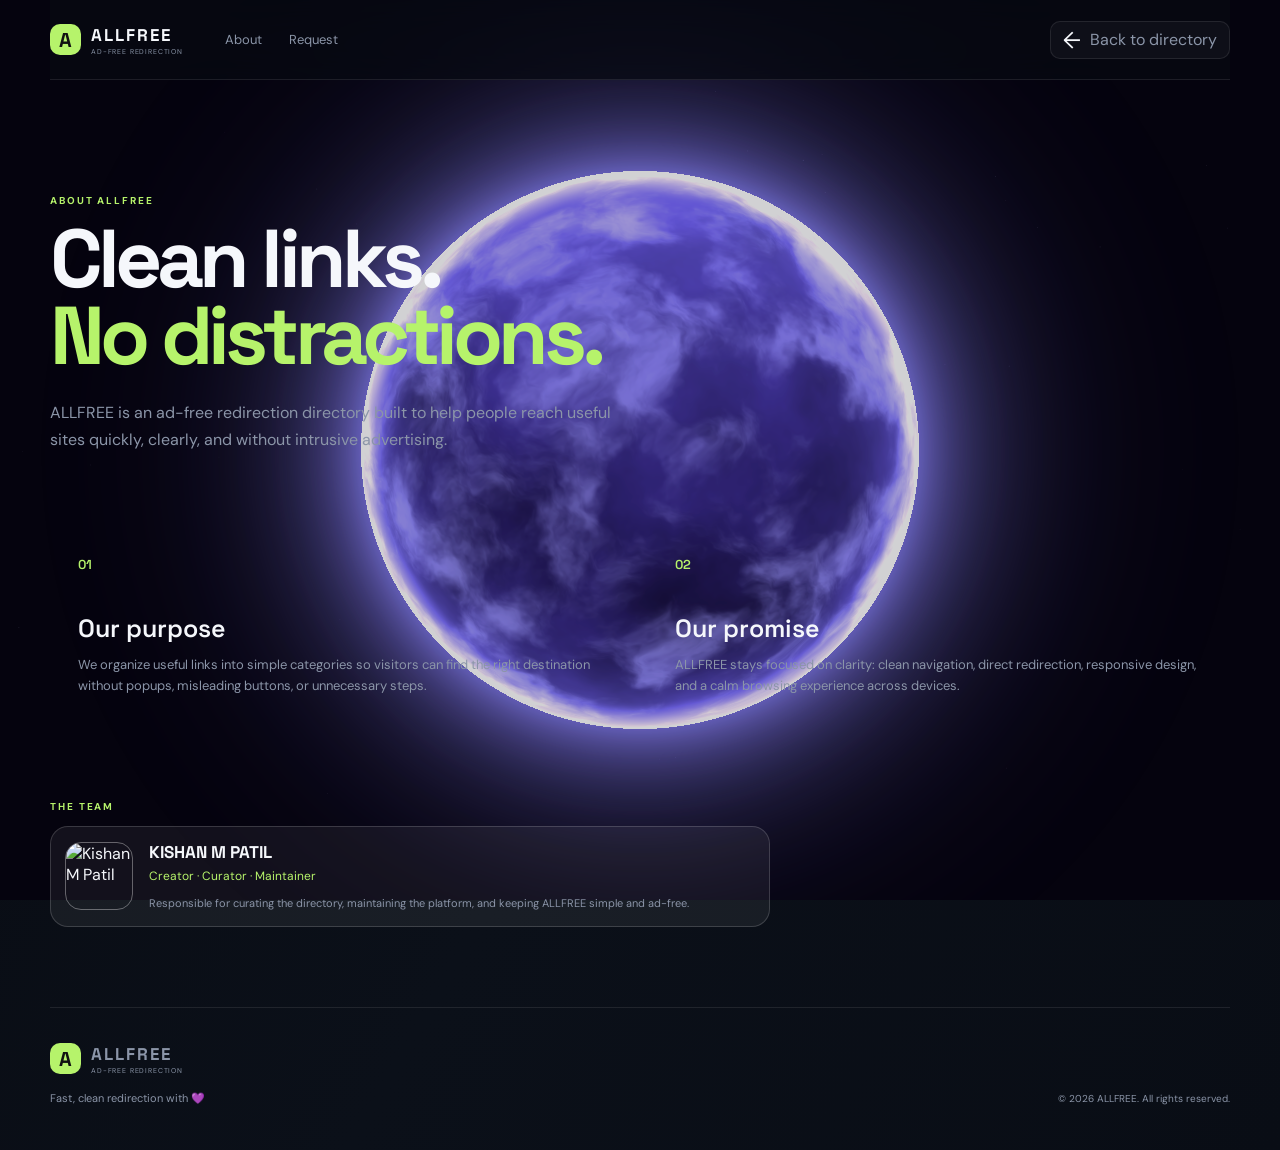
==== commit 1c9c6c9f: "Remove Home and DMCA from About navigation" ====
--- a/about.html
+++ b/about.html
@@ -1,5 +1,5 @@
 <!doctype html>
 <html lang="en"><head><meta charset="UTF-8"/><meta name="viewport" content="width=device-width,initial-scale=1.0"/><meta name="description" content="About ALLFREE — ad-free redirection."/><title>About ALLFREE — Ad-Free Redirection</title><link rel="icon" href="favicon.svg" type="image/svg+xml"/><link rel="preconnect" href="https://fonts.googleapis.com"/><link rel="preconnect" href="https://fonts.gstatic.com" crossorigin/><link href="https://fonts.googleapis.com/css2?family=DM+Sans:wght@400;500;600;700&family=Space+Grotesk:wght@500;600;700&display=swap" rel="stylesheet"/><link rel="stylesheet" href="styles.css"/><link rel="stylesheet" href="glass.css"/><link rel="stylesheet" href="responsive.css"/></head>
-<body><div class="mobile-energy-orb" aria-hidden="true"><canvas id="energyStars"></canvas><canvas id="energyShader"></canvas></div><header class="site-header shell"><a class="brand" href="index.html"><span class="brand-mark">A</span><span><strong>ALLFREE</strong><small>AD-FREE REDIRECTION</small></span></a><nav class="main-nav" aria-label="Main navigation"><a href="index.html">Home</a><a href="about.html" aria-current="page">About</a><a href="request.html">Request</a><a href="index.html#dmca">DMCA</a></nav><div class="header-actions"><a class="search-trigger" href="index.html"><span>←</span><span class="search-label">Back to directory</span></a><button class="menu-toggle" id="menuToggle" aria-label="Open menu">☰</button></div></header>
+<body><div class="mobile-energy-orb" aria-hidden="true"><canvas id="energyStars"></canvas><canvas id="energyShader"></canvas></div><header class="site-header shell"><a class="brand" href="index.html"><span class="brand-mark">A</span><span><strong>ALLFREE</strong><small>AD-FREE REDIRECTION</small></span></a><nav class="main-nav" aria-label="Main navigation"><a href="about.html" aria-current="page">About</a><a href="request.html">Request</a></nav><div class="header-actions"><a class="search-trigger" href="index.html"><span>←</span><span class="search-label">Back to directory</span></a><button class="menu-toggle" id="menuToggle" aria-label="Open menu">☰</button></div></header>
 <main class="shell about-page"><section class="about-hero"><p class="eyebrow">ABOUT ALLFREE</p><h1>Clean links.<br/><em>No distractions.</em></h1><p>ALLFREE is an ad-free redirection directory built to help people reach useful sites quickly, clearly, and without intrusive advertising.</p></section><section class="about-grid"><article class="glass-card about-detail"><span class="about-number">01</span><h2>Our purpose</h2><p>We organize useful links into simple categories so visitors can find the right destination without popups, misleading buttons, or unnecessary steps.</p></article><article class="glass-card about-detail"><span class="about-number">02</span><h2>Our promise</h2><p>ALLFREE stays focused on clarity: clean navigation, direct redirection, responsive design, and a calm browsing experience across devices.</p></article></section><section class="team-section"><p class="eyebrow">THE TEAM</p><div class="team-member glass-card"><img src="https://aleropath.pages.dev/assets/kishan_patil_1783207176484-Dzjgoo0y.jpg" alt="Kishan M Patil"/><div><h3>KISHAN M PATIL</h3><p>Creator · Curator · Maintainer</p><span>Responsible for curating the directory, maintaining the platform, and keeping ALLFREE simple and ad-free.</span></div></div></section></main><footer class="shell footer"><div><a class="brand" href="index.html"><span class="brand-mark">A</span><span><strong>ALLFREE</strong><small>AD-FREE REDIRECTION</small></span></a><p>Fast, clean redirection with 💜</p></div><small>© 2026 ALLFREE. All rights reserved.</small></footer><script src="energy-orb.js"></script><script>document.getElementById('menuToggle')?.addEventListener('click',()=>document.querySelector('.main-nav')?.classList.toggle('mobile-open'));document.querySelectorAll('.main-nav a').forEach(link=>link.addEventListener('click',()=>document.querySelector('.main-nav')?.classList.remove('mobile-open')));</script></body></html>
 
--- a/responsive.css
+++ b/responsive.css
@@ -15,3 +15,5 @@
 .request-form select{color-scheme:dark}.request-form select option{background:#10131d;color:#f4f7ff}
 
 @media(max-width:560px){html,body{overscroll-behavior-y:none}.site-header{box-shadow:none}.main-nav.mobile-open{display:flex;position:fixed;top:64px;left:12px;right:12px;z-index:30;flex-direction:column;gap:0;padding:8px;background:rgba(8,11,18,.96);border:1px solid rgba(255,255,255,.12);border-radius:16px;box-shadow:0 18px 45px rgba(0,0,0,.38);backdrop-filter:blur(18px);-webkit-backdrop-filter:blur(18px)}.main-nav.mobile-open a{min-height:46px;display:flex;align-items:center;padding:0 14px;border-radius:10px}.main-nav.mobile-open a:hover{background:rgba(255,255,255,.08);color:var(--accent)}}
+
+@media(max-width:560px){html,body{overflow-x:hidden;overflow-y:auto;overscroll-behavior-y:auto;touch-action:pan-y;-webkit-overflow-scrolling:touch}.mobile-energy-orb{touch-action:none}}
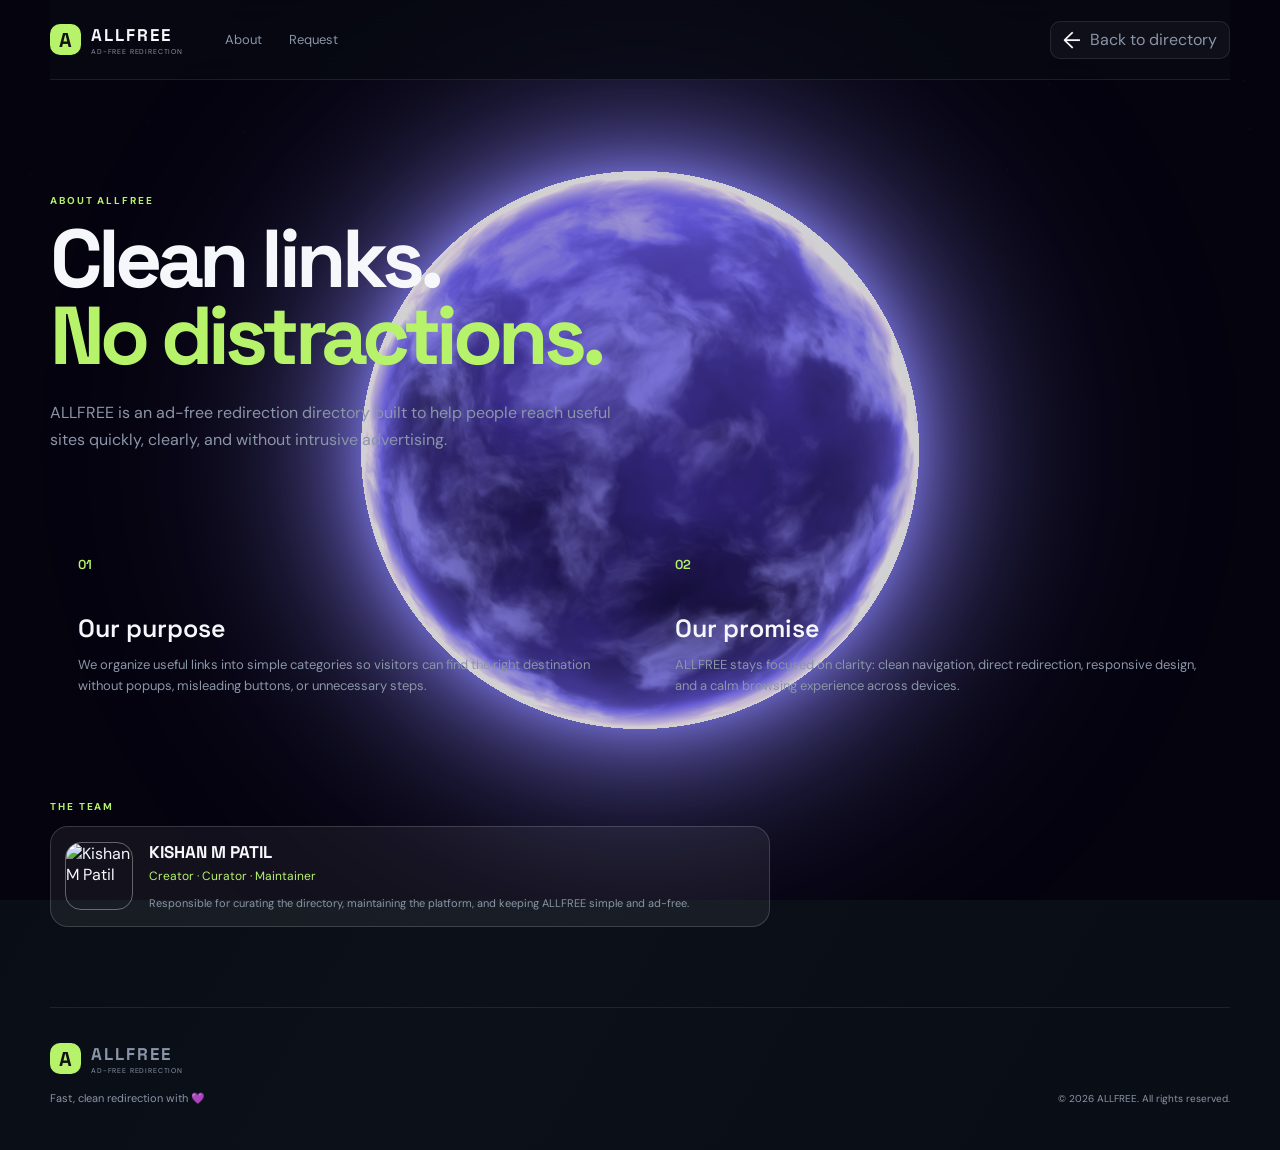
==== commit 5e06ce19: "Add Bing Webmaster verification tag" ====
--- a/about.html
+++ b/about.html
@@ -1,5 +1,5 @@
 <!doctype html>
-<html lang="en"><head><meta charset="UTF-8"/><meta name="viewport" content="width=device-width,initial-scale=1.0"/><meta name="description" content="About ALLFREE — ad-free redirection."/><title>About ALLFREE — Ad-Free Redirection</title><link rel="icon" href="favicon.svg" type="image/svg+xml"/><link rel="preconnect" href="https://fonts.googleapis.com"/><link rel="preconnect" href="https://fonts.gstatic.com" crossorigin/><link href="https://fonts.googleapis.com/css2?family=DM+Sans:wght@400;500;600;700&family=Space+Grotesk:wght@500;600;700&display=swap" rel="stylesheet"/><link rel="stylesheet" href="styles.css"/><link rel="stylesheet" href="glass.css"/><link rel="stylesheet" href="responsive.css"/></head>
+<html lang="en"><head><meta charset="UTF-8"/><meta name="msvalidate.01" content="9EA5DC51A7426B33F94B8C0BFFFEE24A" /><meta name="viewport" content="width=device-width,initial-scale=1.0"/><meta name="description" content="About ALLFREE — ad-free redirection."/><title>About ALLFREE — Ad-Free Redirection</title><link rel="icon" href="favicon.svg" type="image/svg+xml"/><link rel="preconnect" href="https://fonts.googleapis.com"/><link rel="preconnect" href="https://fonts.gstatic.com" crossorigin/><link href="https://fonts.googleapis.com/css2?family=DM+Sans:wght@400;500;600;700&family=Space+Grotesk:wght@500;600;700&display=swap" rel="stylesheet"/><link rel="stylesheet" href="styles.css"/><link rel="stylesheet" href="glass.css"/><link rel="stylesheet" href="responsive.css"/></head>
 <body><div class="mobile-energy-orb" aria-hidden="true"><canvas id="energyStars"></canvas><canvas id="energyShader"></canvas></div><header class="site-header shell"><a class="brand" href="index.html"><span class="brand-mark">A</span><span><strong>ALLFREE</strong><small>AD-FREE REDIRECTION</small></span></a><nav class="main-nav" aria-label="Main navigation"><a href="about.html" aria-current="page">About</a><a href="request.html">Request</a></nav><div class="header-actions"><a class="search-trigger" href="index.html"><span>←</span><span class="search-label">Back to directory</span></a><button class="menu-toggle" id="menuToggle" aria-label="Open menu">☰</button></div></header>
 <main class="shell about-page"><section class="about-hero"><p class="eyebrow">ABOUT ALLFREE</p><h1>Clean links.<br/><em>No distractions.</em></h1><p>ALLFREE is an ad-free redirection directory built to help people reach useful sites quickly, clearly, and without intrusive advertising.</p></section><section class="about-grid"><article class="glass-card about-detail"><span class="about-number">01</span><h2>Our purpose</h2><p>We organize useful links into simple categories so visitors can find the right destination without popups, misleading buttons, or unnecessary steps.</p></article><article class="glass-card about-detail"><span class="about-number">02</span><h2>Our promise</h2><p>ALLFREE stays focused on clarity: clean navigation, direct redirection, responsive design, and a calm browsing experience across devices.</p></article></section><section class="team-section"><p class="eyebrow">THE TEAM</p><div class="team-member glass-card"><img src="https://aleropath.pages.dev/assets/kishan_patil_1783207176484-Dzjgoo0y.jpg" alt="Kishan M Patil"/><div><h3>KISHAN M PATIL</h3><p>Creator · Curator · Maintainer</p><span>Responsible for curating the directory, maintaining the platform, and keeping ALLFREE simple and ad-free.</span></div></div></section></main><footer class="shell footer"><div><a class="brand" href="index.html"><span class="brand-mark">A</span><span><strong>ALLFREE</strong><small>AD-FREE REDIRECTION</small></span></a><p>Fast, clean redirection with 💜</p></div><small>© 2026 ALLFREE. All rights reserved.</small></footer><script src="energy-orb.js"></script><script>document.getElementById('menuToggle')?.addEventListener('click',()=>document.querySelector('.main-nav')?.classList.toggle('mobile-open'));document.querySelectorAll('.main-nav a').forEach(link=>link.addEventListener('click',()=>document.querySelector('.main-nav')?.classList.remove('mobile-open')));</script></body></html>
 
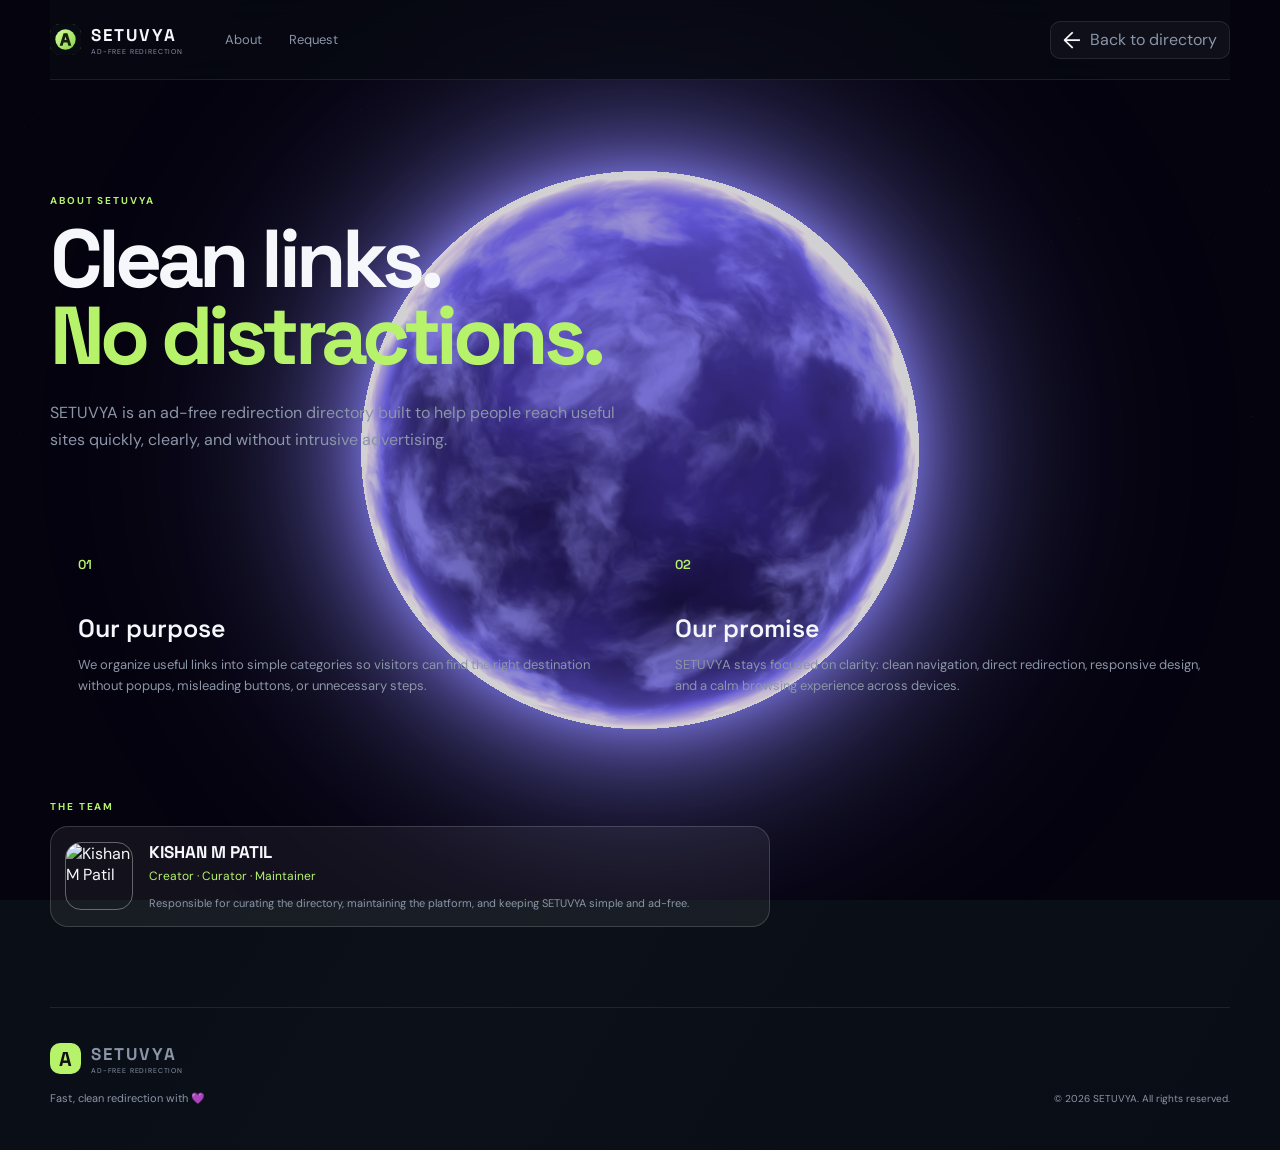
==== commit e1921917: "Rebrand About page to SETUVYA" ====
--- a/about.html
+++ b/about.html
@@ -1,5 +1,5 @@
 <!doctype html>
-<html lang="en"><head><meta charset="UTF-8"/><meta name="msvalidate.01" content="9EA5DC51A7426B33F94B8C0BFFFEE24A" /><meta name="viewport" content="width=device-width,initial-scale=1.0"/><meta name="description" content="About ALLFREE — ad-free redirection."/><title>About ALLFREE — Ad-Free Redirection</title><link rel="icon" href="favicon.svg" type="image/svg+xml"/><link rel="preconnect" href="https://fonts.googleapis.com"/><link rel="preconnect" href="https://fonts.gstatic.com" crossorigin/><link href="https://fonts.googleapis.com/css2?family=DM+Sans:wght@400;500;600;700&family=Space+Grotesk:wght@500;600;700&display=swap" rel="stylesheet"/><link rel="stylesheet" href="styles.css"/><link rel="stylesheet" href="glass.css"/><link rel="stylesheet" href="responsive.css"/></head>
-<body><div class="mobile-energy-orb" aria-hidden="true"><canvas id="energyStars"></canvas><canvas id="energyShader"></canvas></div><header class="site-header shell"><a class="brand" href="index.html"><span class="brand-mark">A</span><span><strong>ALLFREE</strong><small>AD-FREE REDIRECTION</small></span></a><nav class="main-nav" aria-label="Main navigation"><a href="about.html" aria-current="page">About</a><a href="request.html">Request</a></nav><div class="header-actions"><a class="search-trigger" href="index.html"><span>←</span><span class="search-label">Back to directory</span></a><button class="menu-toggle" id="menuToggle" aria-label="Open menu">☰</button></div></header>
-<main class="shell about-page"><section class="about-hero"><p class="eyebrow">ABOUT ALLFREE</p><h1>Clean links.<br/><em>No distractions.</em></h1><p>ALLFREE is an ad-free redirection directory built to help people reach useful sites quickly, clearly, and without intrusive advertising.</p></section><section class="about-grid"><article class="glass-card about-detail"><span class="about-number">01</span><h2>Our purpose</h2><p>We organize useful links into simple categories so visitors can find the right destination without popups, misleading buttons, or unnecessary steps.</p></article><article class="glass-card about-detail"><span class="about-number">02</span><h2>Our promise</h2><p>ALLFREE stays focused on clarity: clean navigation, direct redirection, responsive design, and a calm browsing experience across devices.</p></article></section><section class="team-section"><p class="eyebrow">THE TEAM</p><div class="team-member glass-card"><img src="https://aleropath.pages.dev/assets/kishan_patil_1783207176484-Dzjgoo0y.jpg" alt="Kishan M Patil"/><div><h3>KISHAN M PATIL</h3><p>Creator · Curator · Maintainer</p><span>Responsible for curating the directory, maintaining the platform, and keeping ALLFREE simple and ad-free.</span></div></div></section></main><footer class="shell footer"><div><a class="brand" href="index.html"><span class="brand-mark">A</span><span><strong>ALLFREE</strong><small>AD-FREE REDIRECTION</small></span></a><p>Fast, clean redirection with 💜</p></div><small>© 2026 ALLFREE. All rights reserved.</small></footer><script src="energy-orb.js"></script><script>document.getElementById('menuToggle')?.addEventListener('click',()=>document.querySelector('.main-nav')?.classList.toggle('mobile-open'));document.querySelectorAll('.main-nav a').forEach(link=>link.addEventListener('click',()=>document.querySelector('.main-nav')?.classList.remove('mobile-open')));</script></body></html>
+<html lang="en"><head><meta charset="UTF-8"/><meta name="msvalidate.01" content="9EA5DC51A7426B33F94B8C0BFFFEE24A" /><meta name="viewport" content="width=device-width,initial-scale=1.0"/><meta name="description" content="About SETUVYA — ad-free redirection."/><title>About SETUVYA — Ad-Free Redirection</title><link rel="icon" href="favicon.svg" type="image/svg+xml"/><link rel="preconnect" href="https://fonts.googleapis.com"/><link rel="preconnect" href="https://fonts.gstatic.com" crossorigin/><link href="https://fonts.googleapis.com/css2?family=DM+Sans:wght@400;500;600;700&family=Space+Grotesk:wght@500;600;700&display=swap" rel="stylesheet"/><link rel="stylesheet" href="styles.css"/><link rel="stylesheet" href="glass.css"/><link rel="stylesheet" href="responsive.css"/></head>
+<body><div class="mobile-energy-orb" aria-hidden="true"><canvas id="energyStars"></canvas><canvas id="energyShader"></canvas></div><header class="site-header shell"><a class="brand" href="index.html"><span class="brand-mark"><img src="favicon.svg" alt="" /></span><span><strong>SETUVYA</strong><small>AD-FREE REDIRECTION</small></span></a><nav class="main-nav" aria-label="Main navigation"><a href="about.html" aria-current="page">About</a><a href="request.html">Request</a></nav><div class="header-actions"><a class="search-trigger" href="index.html"><span>←</span><span class="search-label">Back to directory</span></a><button class="menu-toggle" id="menuToggle" aria-label="Open menu">☰</button></div></header>
+<main class="shell about-page"><section class="about-hero"><p class="eyebrow">ABOUT SETUVYA</p><h1>Clean links.<br/><em>No distractions.</em></h1><p>SETUVYA is an ad-free redirection directory built to help people reach useful sites quickly, clearly, and without intrusive advertising.</p></section><section class="about-grid"><article class="glass-card about-detail"><span class="about-number">01</span><h2>Our purpose</h2><p>We organize useful links into simple categories so visitors can find the right destination without popups, misleading buttons, or unnecessary steps.</p></article><article class="glass-card about-detail"><span class="about-number">02</span><h2>Our promise</h2><p>SETUVYA stays focused on clarity: clean navigation, direct redirection, responsive design, and a calm browsing experience across devices.</p></article></section><section class="team-section"><p class="eyebrow">THE TEAM</p><div class="team-member glass-card"><img src="https://aleropath.pages.dev/assets/kishan_patil_1783207176484-Dzjgoo0y.jpg" alt="Kishan M Patil"/><div><h3>KISHAN M PATIL</h3><p>Creator · Curator · Maintainer</p><span>Responsible for curating the directory, maintaining the platform, and keeping SETUVYA simple and ad-free.</span></div></div></section></main><footer class="shell footer"><div><a class="brand" href="index.html"><span class="brand-mark">A</span><span><strong>SETUVYA</strong><small>AD-FREE REDIRECTION</small></span></a><p>Fast, clean redirection with 💜</p></div><small>© 2026 SETUVYA. All rights reserved.</small></footer><script src="energy-orb.js"></script><script>document.getElementById('menuToggle')?.addEventListener('click',()=>document.querySelector('.main-nav')?.classList.toggle('mobile-open'));document.querySelectorAll('.main-nav a').forEach(link=>link.addEventListener('click',()=>document.querySelector('.main-nav')?.classList.remove('mobile-open')));</script></body></html>
 
--- a/responsive.css
+++ b/responsive.css
@@ -17,3 +17,82 @@
 @media(max-width:560px){html,body{overscroll-behavior-y:none}.site-header{box-shadow:none}.main-nav.mobile-open{display:flex;position:fixed;top:64px;left:12px;right:12px;z-index:30;flex-direction:column;gap:0;padding:8px;background:rgba(8,11,18,.96);border:1px solid rgba(255,255,255,.12);border-radius:16px;box-shadow:0 18px 45px rgba(0,0,0,.38);backdrop-filter:blur(18px);-webkit-backdrop-filter:blur(18px)}.main-nav.mobile-open a{min-height:46px;display:flex;align-items:center;padding:0 14px;border-radius:10px}.main-nav.mobile-open a:hover{background:rgba(255,255,255,.08);color:var(--accent)}}
 
 @media(max-width:560px){html,body{overflow-x:hidden;overflow-y:auto;overscroll-behavior-y:auto;touch-action:pan-y;-webkit-overflow-scrolling:touch}.mobile-energy-orb{touch-action:none}}
+
+.us-flag{display:inline-flex;align-items:center;vertical-align:middle;line-height:0}.us-flag svg{display:block;width:18px;height:12px;flex:none}.hero-copy .us-flag{margin-right:4px}.region .us-flag{margin-right:5px}@media(max-width:560px){.region .us-flag{display:none}}
+
+.header-actions{position:relative}.region{position:relative}.mobile-move-sheet{display:none}.region-menu{position:absolute;right:0;top:48px;width:260px;max-height:70vh;overflow:auto;z-index:40;padding:10px;background:rgba(8,11,18,.97);border:1px solid rgba(255,255,255,.16);border-radius:16px;box-shadow:0 24px 60px rgba(0,0,0,.45);backdrop-filter:blur(18px);-webkit-backdrop-filter:blur(18px);display:none}.region-menu.open{display:block}.region-menu-title{padding:7px 10px 10px;color:var(--muted);font-size:9px;letter-spacing:.16em}.region-option{width:100%;display:grid;grid-template-columns:24px 1fr auto;align-items:center;gap:8px;padding:10px;border:0;border-radius:10px;background:transparent;color:var(--text);font:inherit;font-size:12px;text-align:left;cursor:pointer}.region-option:hover:not(.disabled),.region-option.active{background:rgba(182,243,107,.12);color:var(--accent)}.region-option b{font-size:9px;font-weight:500;color:var(--muted);white-space:nowrap}.region-option.active b{color:var(--accent)}.region-option.disabled{opacity:.55;cursor:not-allowed}.region-note{color:var(--accent);font-size:10px;line-height:1.4;margin:8px 10px 4px}.hero-copy .us-flag svg{width:18px;height:12px}@media(max-width:560px){.region-menu{position:fixed;top:72px;right:12px;width:min(280px,calc(100vw - 24px));max-height:calc(100vh - 90px)}.region{display:flex!important;align-items:center;gap:4px}}
+.region-flag{display:inline-flex;align-items:center;justify-content:center;line-height:0}.region-flag svg{display:block;width:20px;height:14px;flex:none}.region-option .region-flag{width:24px}.region-option .region-flag svg{width:20px;height:14px}
+
+@media(max-width:560px){.mobile-filter{position:fixed;left:50%;bottom:18px;top:auto;z-index:25;display:block;width:auto;margin:0;transform:translateX(-50%);padding:0;background:none;backdrop-filter:none;-webkit-backdrop-filter:none}.mobile-filter #mobileSearch{display:none}.mobile-filter #filterToggle{min-width:108px;height:44px;padding:0 20px;border-radius:999px;background:rgba(17,19,30,.94);border:1px solid rgba(182,243,107,.55);box-shadow:0 12px 34px rgba(0,0,0,.42);font-size:12px;font-weight:700;letter-spacing:.1em;color:var(--accent)}.mobile-move-sheet{position:fixed;left:12px;right:12px;bottom:0;z-index:35;padding:12px 12px 20px;background:rgba(17,18,27,.98);border:1px solid rgba(182,243,107,.2);border-bottom:0;border-radius:24px 24px 0 0;box-shadow:0 -20px 70px rgba(0,0,0,.5);transform:translateY(110%);transition:transform .25s ease;visibility:hidden}.mobile-move-sheet.open{display:block;transform:translateY(0);visibility:visible}.move-sheet-handle{width:42px;height:5px;margin:0 auto 18px;border-radius:999px;background:rgba(182,243,107,.55)}.move-sheet-head{display:flex;align-items:center;justify-content:space-between;padding:0 6px 16px;color:var(--text)}.move-sheet-head strong{font:600 18px 'Space Grotesk'}.move-sheet-head button{border:0;background:none;color:var(--muted);font-size:24px;cursor:pointer}.move-options{display:grid;grid-template-columns:1fr 1fr;gap:10px}.move-options a{min-height:58px;display:grid;grid-template-columns:22px 1fr auto;align-items:center;gap:7px;padding:10px;border:1px solid rgba(255,255,255,.12);border-radius:14px;color:var(--text);font-size:12px}.move-options a:hover{border-color:var(--accent);color:var(--accent)}.move-options a span{line-height:1.25}.move-options a b{padding:3px 5px;border-radius:5px;background:rgba(255,255,255,.08);color:var(--muted);font-size:9px;font-weight:600}}
+
+.mobile-region-bar{display:none}@media(max-width:560px){.mobile-region-bar{display:flex;justify-content:center;padding:0 0 16px}.mobile-region-bar .region{display:flex;align-items:center;justify-content:center;gap:5px;min-width:142px;height:38px}.mobile-region-bar .region .us-flag svg,.mobile-region-bar .region .region-flag svg{width:18px;height:12px}.mobile-region-bar .region-label{display:inline}.cards{grid-template-columns:repeat(2,minmax(0,1fr))}.card{min-width:0;padding:13px 9px}.card-name{font-size:12px;line-height:1.2}.card-url{font-size:9px}.badge{right:7px;top:7px;font-size:7px}}
+
+@media(max-width:560px){.mobile-region-bar .region span{display:inline-flex!important}.mobile-region-bar .region .search-label,.mobile-region-bar .region kbd{display:none!important}.mobile-region-bar .region .us-flag,.mobile-region-bar .region .region-flag{align-items:center}.mobile-region-bar .region .us-flag svg,.mobile-region-bar .region .region-flag svg{display:block}}
+
+/* Final mobile usability + liquid-glass pass. */
+@media (max-width: 700px){
+  html,body{width:100%;min-width:0;overflow-x:hidden;overflow-y:auto;touch-action:pan-y;-webkit-text-size-adjust:100%}
+  body{padding-bottom:env(safe-area-inset-bottom)}
+  .shell{width:calc(100% - 24px);max-width:none}
+  .site-header{width:100%;height:64px;padding:0 12px;margin:0;border-bottom:1px solid rgba(255,255,255,.16);background:rgba(8,11,18,.58);box-shadow:0 8px 30px rgba(0,0,0,.14);backdrop-filter:blur(16px);-webkit-backdrop-filter:blur(16px)}
+  .brand{min-width:0}.brand strong{font-size:14px}.brand small{font-size:6px}
+  .header-actions{min-width:0;gap:6px}.search-trigger,.menu-toggle{min-width:40px;height:40px;justify-content:center;border-radius:13px;background:rgba(255,255,255,.08);border-color:rgba(255,255,255,.2)}
+  .region{height:40px;max-width:142px;min-width:0;padding:0 9px;border-radius:13px;background:rgba(255,255,255,.08);border-color:rgba(255,255,255,.2);white-space:nowrap;overflow:hidden}
+  .region-label{overflow:hidden;text-overflow:ellipsis}
+  .hero{padding:42px 0 34px}.hero-copy{max-width:340px;line-height:1.55}
+  .stats{gap:14px}.stats div{min-width:0}.stats strong{font-size:18px}
+  .directory-layout{display:block;padding-bottom:86px}.content{width:100%;min-width:0}
+  .mobile-region-bar{position:sticky;top:64px;z-index:5;padding:8px 0 14px;background:linear-gradient(180deg,rgba(8,11,18,.86),rgba(8,11,18,.36),transparent);backdrop-filter:blur(12px);-webkit-backdrop-filter:blur(12px)}
+  .mobile-region-bar .region{width:min(100%,220px);height:42px;justify-content:center;box-shadow:0 8px 24px rgba(0,0,0,.16)}
+  .section{scroll-margin-top:120px;margin-bottom:32px}.section-head{align-items:start;gap:12px}
+  .section h2{font-size:20px;line-height:1.1}.section-desc{line-height:1.4}
+  .cards{grid-template-columns:repeat(2,minmax(0,1fr));gap:9px}
+  .card,.glass-card,.request-form{background:rgba(255,255,255,.055)!important;border:1px solid rgba(255,255,255,.26)!important;border-radius:18px!important;box-shadow:0 8px 28px rgba(0,0,0,.16),inset 0 1px 0 rgba(255,255,255,.42),inset 0 -1px 0 rgba(255,255,255,.08)!important;backdrop-filter:blur(7px)!important;-webkit-backdrop-filter:blur(7px)!important}
+  .card{min-height:82px;padding:12px 10px;transform:none!important}
+  .card:has(.site-icon.loaded){gap:8px}.site-icon{width:26px;height:26px;padding:4px;border-radius:8px}
+  .card-name{font-size:12px;line-height:1.25;overflow-wrap:anywhere}.card-url{font-size:9px;line-height:1.25}
+  .badge{font-size:7px;right:6px;top:6px}
+  .mobile-filter{bottom:calc(14px + env(safe-area-inset-bottom));z-index:25}
+  .mobile-filter #filterToggle{height:46px;min-width:116px;border-radius:999px;background:rgba(17,19,30,.72);border:1px solid rgba(182,243,107,.65);backdrop-filter:blur(12px);-webkit-backdrop-filter:blur(12px);box-shadow:0 12px 34px rgba(0,0,0,.3)}
+  .mobile-move-sheet{left:8px;right:8px;padding-bottom:calc(18px + env(safe-area-inset-bottom));background:rgba(15,20,29,.78);border:1px solid rgba(255,255,255,.22);border-bottom:0;backdrop-filter:blur(18px);-webkit-backdrop-filter:blur(18px)}
+  .move-options{gap:8px}.move-options a{min-height:56px;background:rgba(255,255,255,.055);border-color:rgba(255,255,255,.18)}
+  .main-nav.mobile-open{top:64px;background:rgba(15,20,29,.78);border-color:rgba(255,255,255,.22);backdrop-filter:blur(18px);-webkit-backdrop-filter:blur(18px)}
+  .footer{padding-bottom:calc(38px + env(safe-area-inset-bottom))}
+  .about-card{padding:25px 18px;border-radius:22px;background:rgba(14,22,31,.78);border-color:rgba(255,255,255,.24);backdrop-filter:blur(18px);-webkit-backdrop-filter:blur(18px)}
+}
+@media (max-width: 390px){
+  .shell{width:calc(100% - 18px)}.brand strong{font-size:13px}.brand small{display:none}
+  .header-actions{gap:4px}.search-trigger,.menu-toggle,.region{height:38px}
+  .cards{gap:7px}.card{min-height:78px;padding:10px 8px}.card-name{font-size:11px}.card-url{font-size:8px}.site-icon{width:23px;height:23px}
+  .stats{gap:9px}.stats span{font-size:7px}
+}
+
+/* Move interaction touch fix. */
+
+@media (max-width:700px){
+  body.move-open{overflow:hidden}
+  .mobile-filter #filterToggle,.mobile-move-sheet,.mobile-move-sheet *{touch-action:manipulation}
+  .mobile-move-sheet{display:block!important;pointer-events:none;opacity:0;transform:translateY(110%);transition:transform .25s ease,opacity .2s ease}
+  .mobile-move-sheet.open{pointer-events:auto;opacity:1;transform:translateY(0)}
+  .mobile-move-sheet::before{content:"";position:fixed;inset:0;z-index:-1;background:rgba(0,0,0,.28);pointer-events:auto}
+  .move-sheet-head button,.move-options a{position:relative;z-index:2;min-height:52px}
+}
+
+/* Reliable mobile MOVE layering. */
+@media (max-width:700px){
+  .mobile-filter{position:fixed!important;z-index:100!important;pointer-events:auto!important}
+  .mobile-filter #filterToggle{position:relative!important;z-index:101!important;pointer-events:auto!important;cursor:pointer!important}
+  .mobile-move-sheet{display:block!important;visibility:hidden!important;opacity:0!important;pointer-events:none!important;transform:translateY(110%)!important;z-index:200!important}
+  .mobile-move-sheet.open{visibility:visible!important;opacity:1!important;pointer-events:auto!important;transform:translateY(0)!important}
+  .mobile-move-sheet::before{display:none!important}
+  .mobile-move-sheet .move-sheet-head button,
+  .mobile-move-sheet .move-options a{pointer-events:auto!important;cursor:pointer!important}
+}
+
+/* Scroll-stable MOVE sheet. */
+@media (max-width:700px){
+  .mobile-filter{bottom:calc(14px + env(safe-area-inset-bottom,0px));}
+  .mobile-move-sheet{height:auto;max-height:min(78dvh,560px);overflow-y:auto;overscroll-behavior:contain;-webkit-overflow-scrolling:touch;padding-bottom:calc(18px + env(safe-area-inset-bottom,0px));}
+  .mobile-move-sheet .move-options{padding-bottom:2px;}
+  .mobile-move-sheet.open{display:block!important;}
+}
